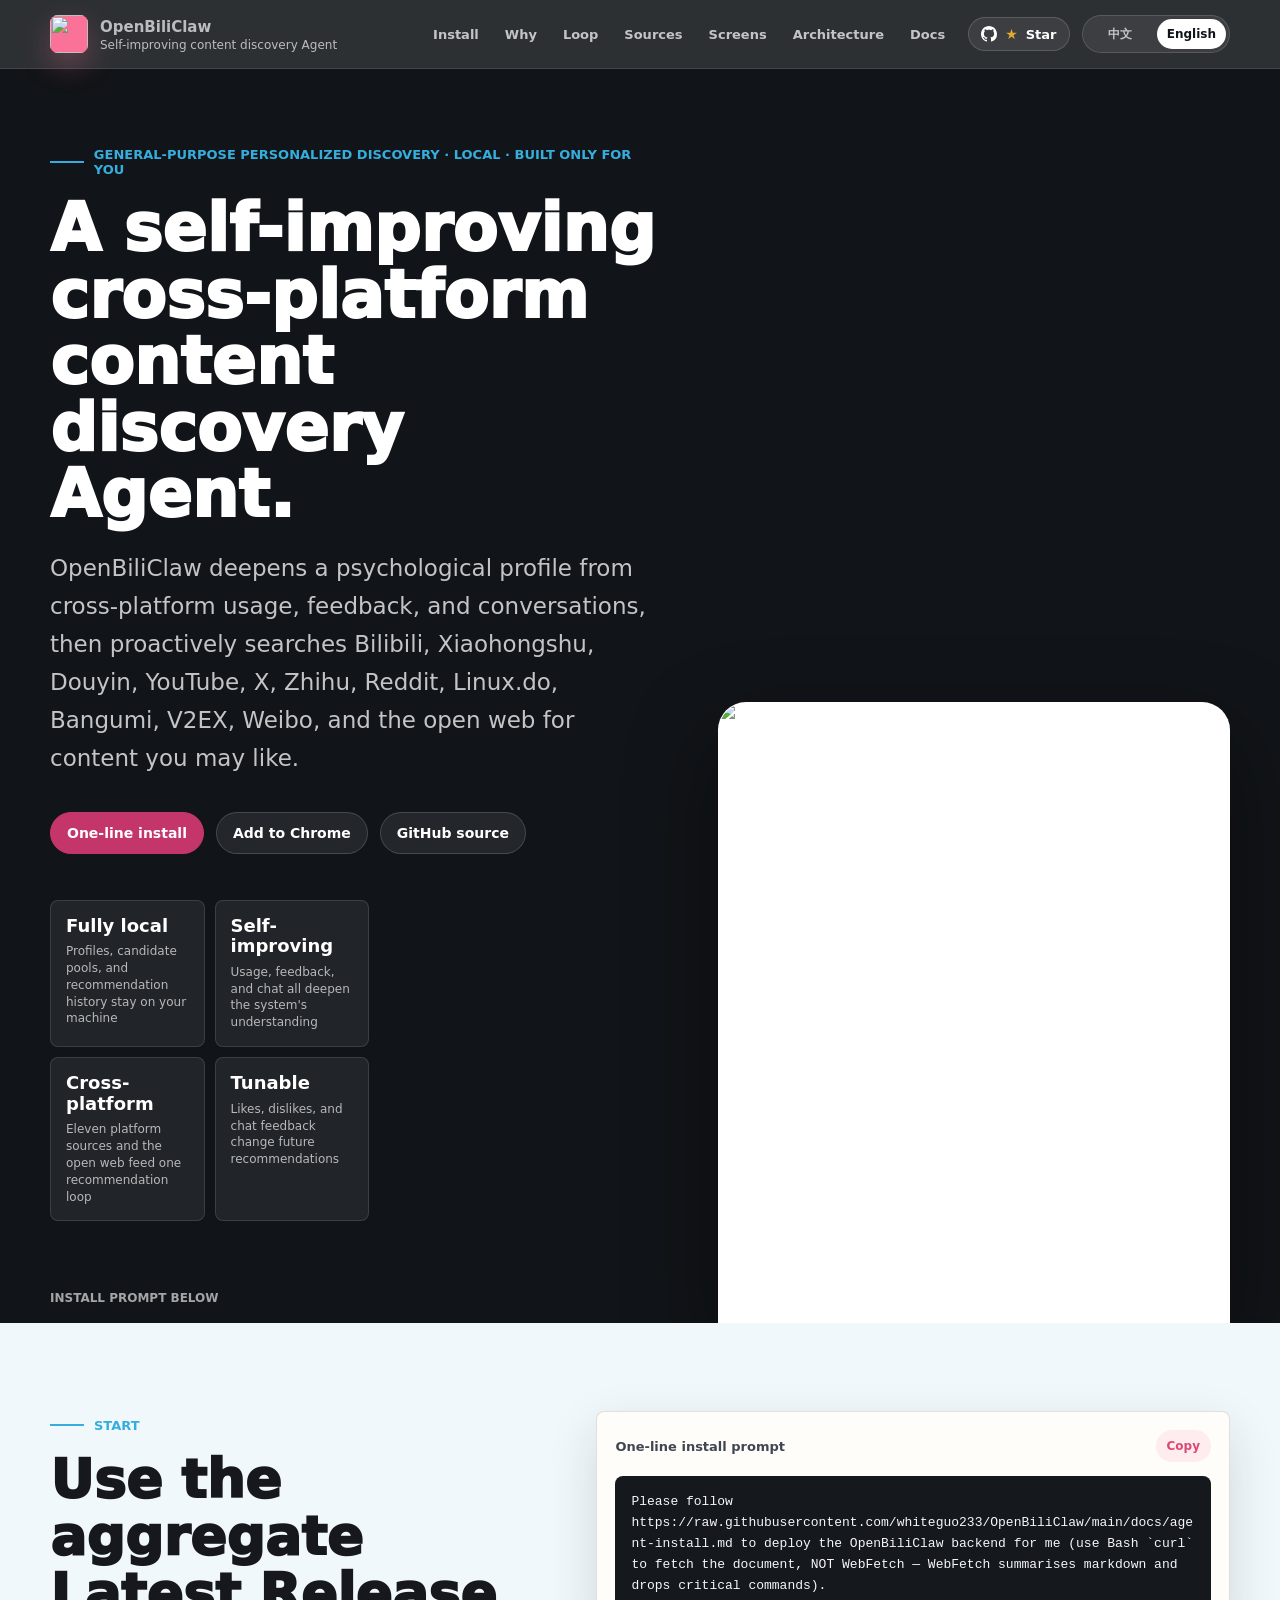
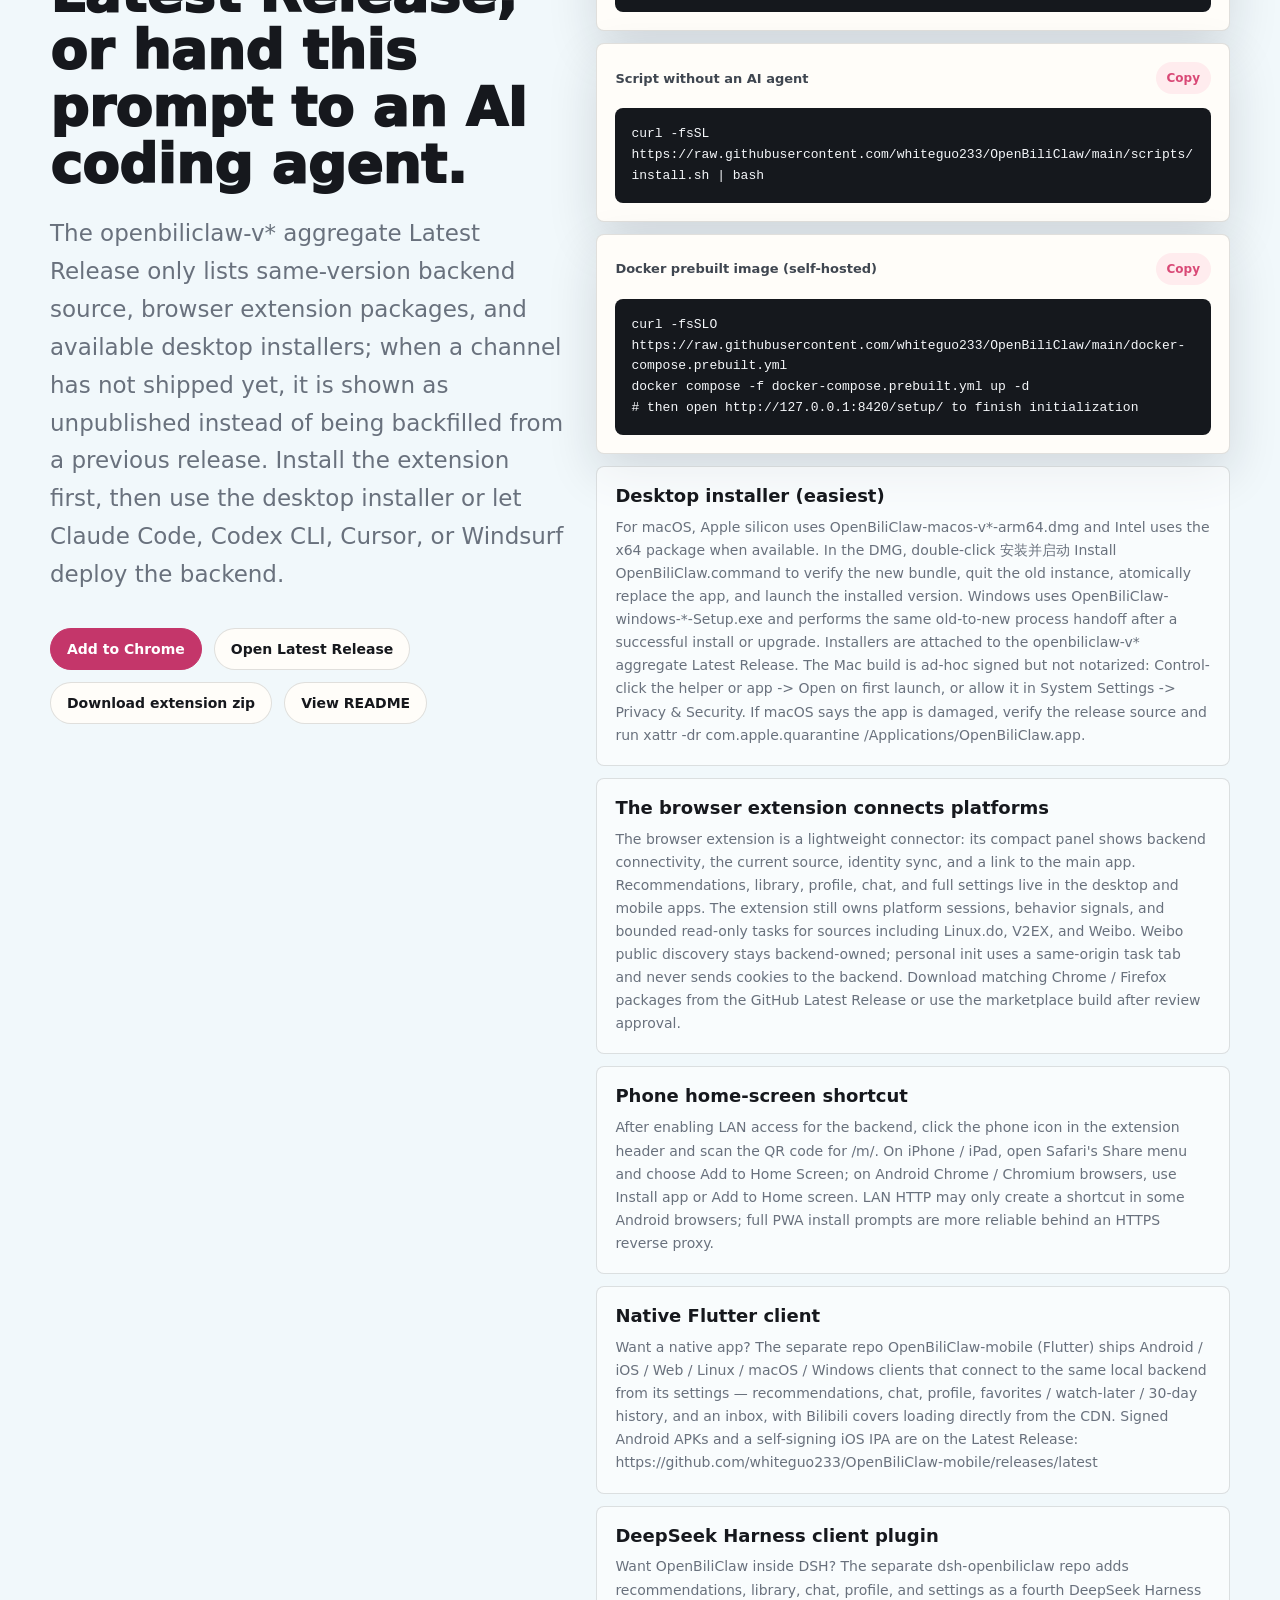
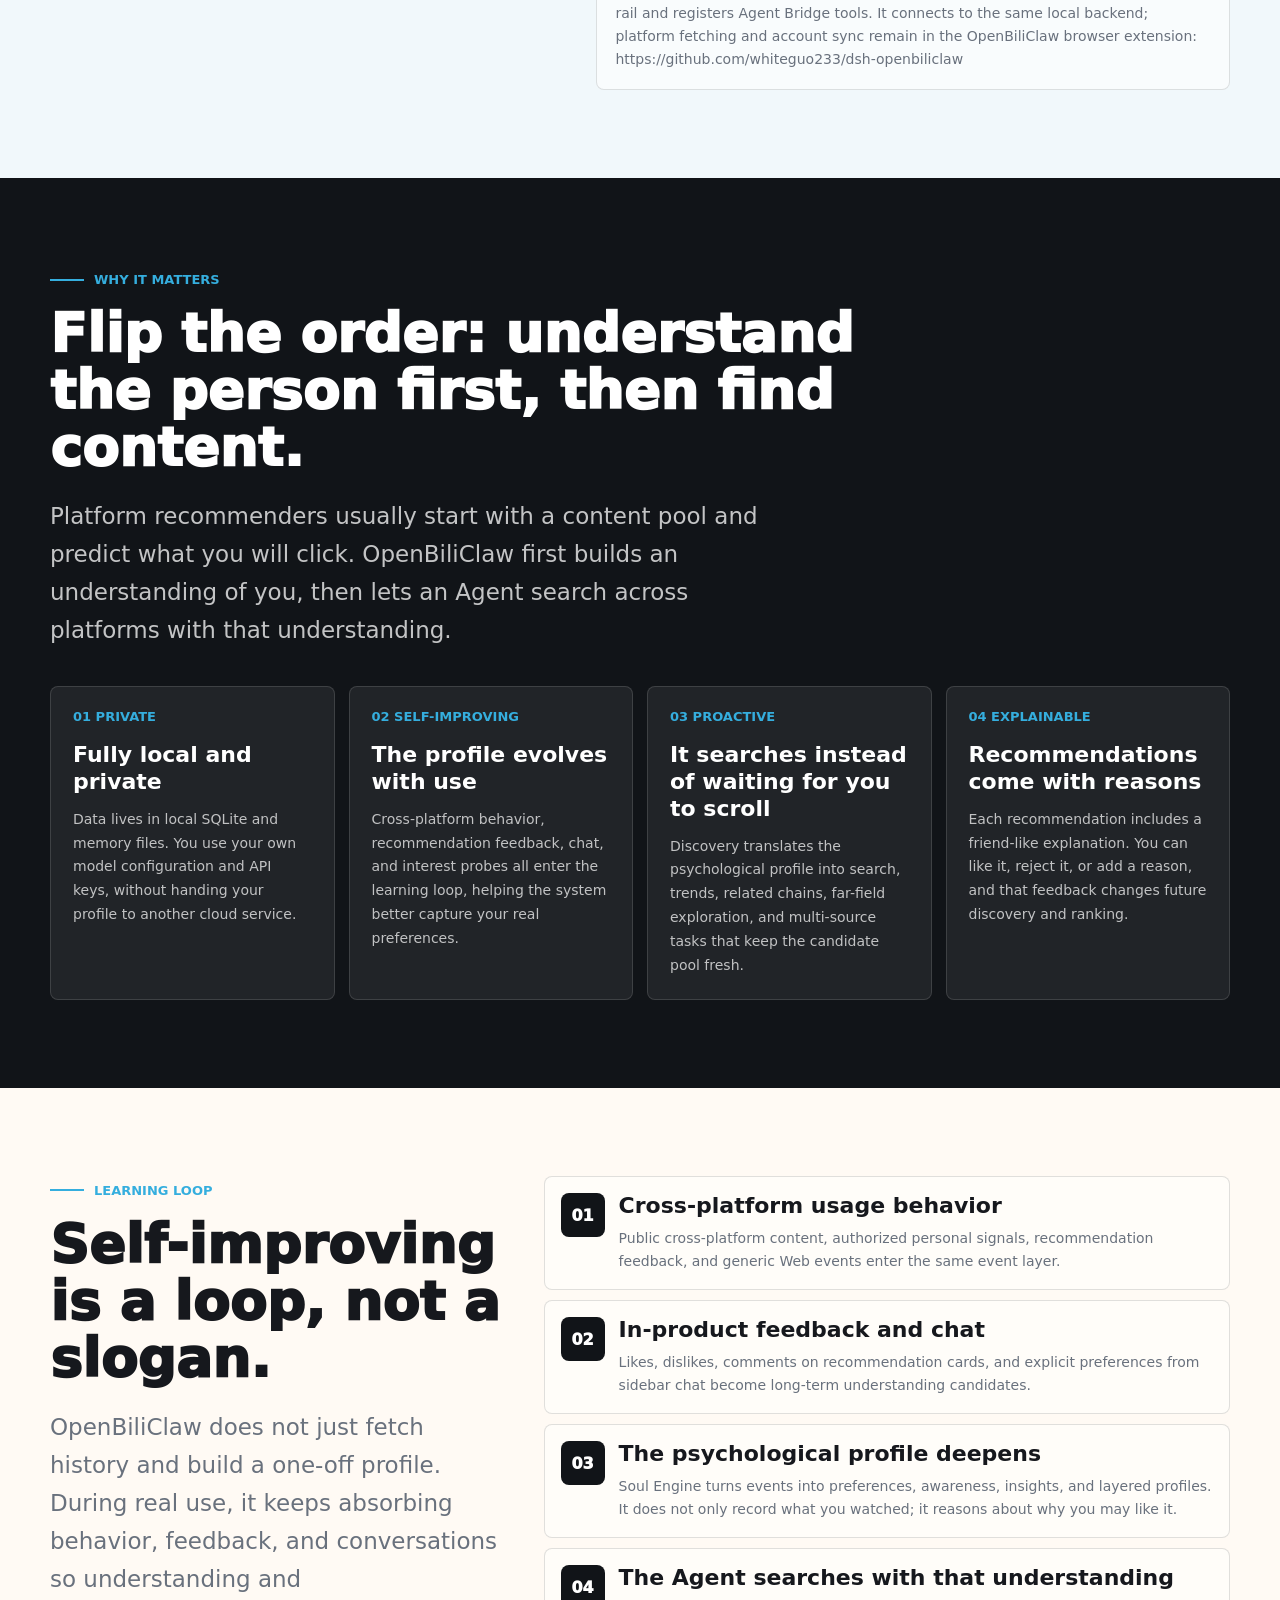
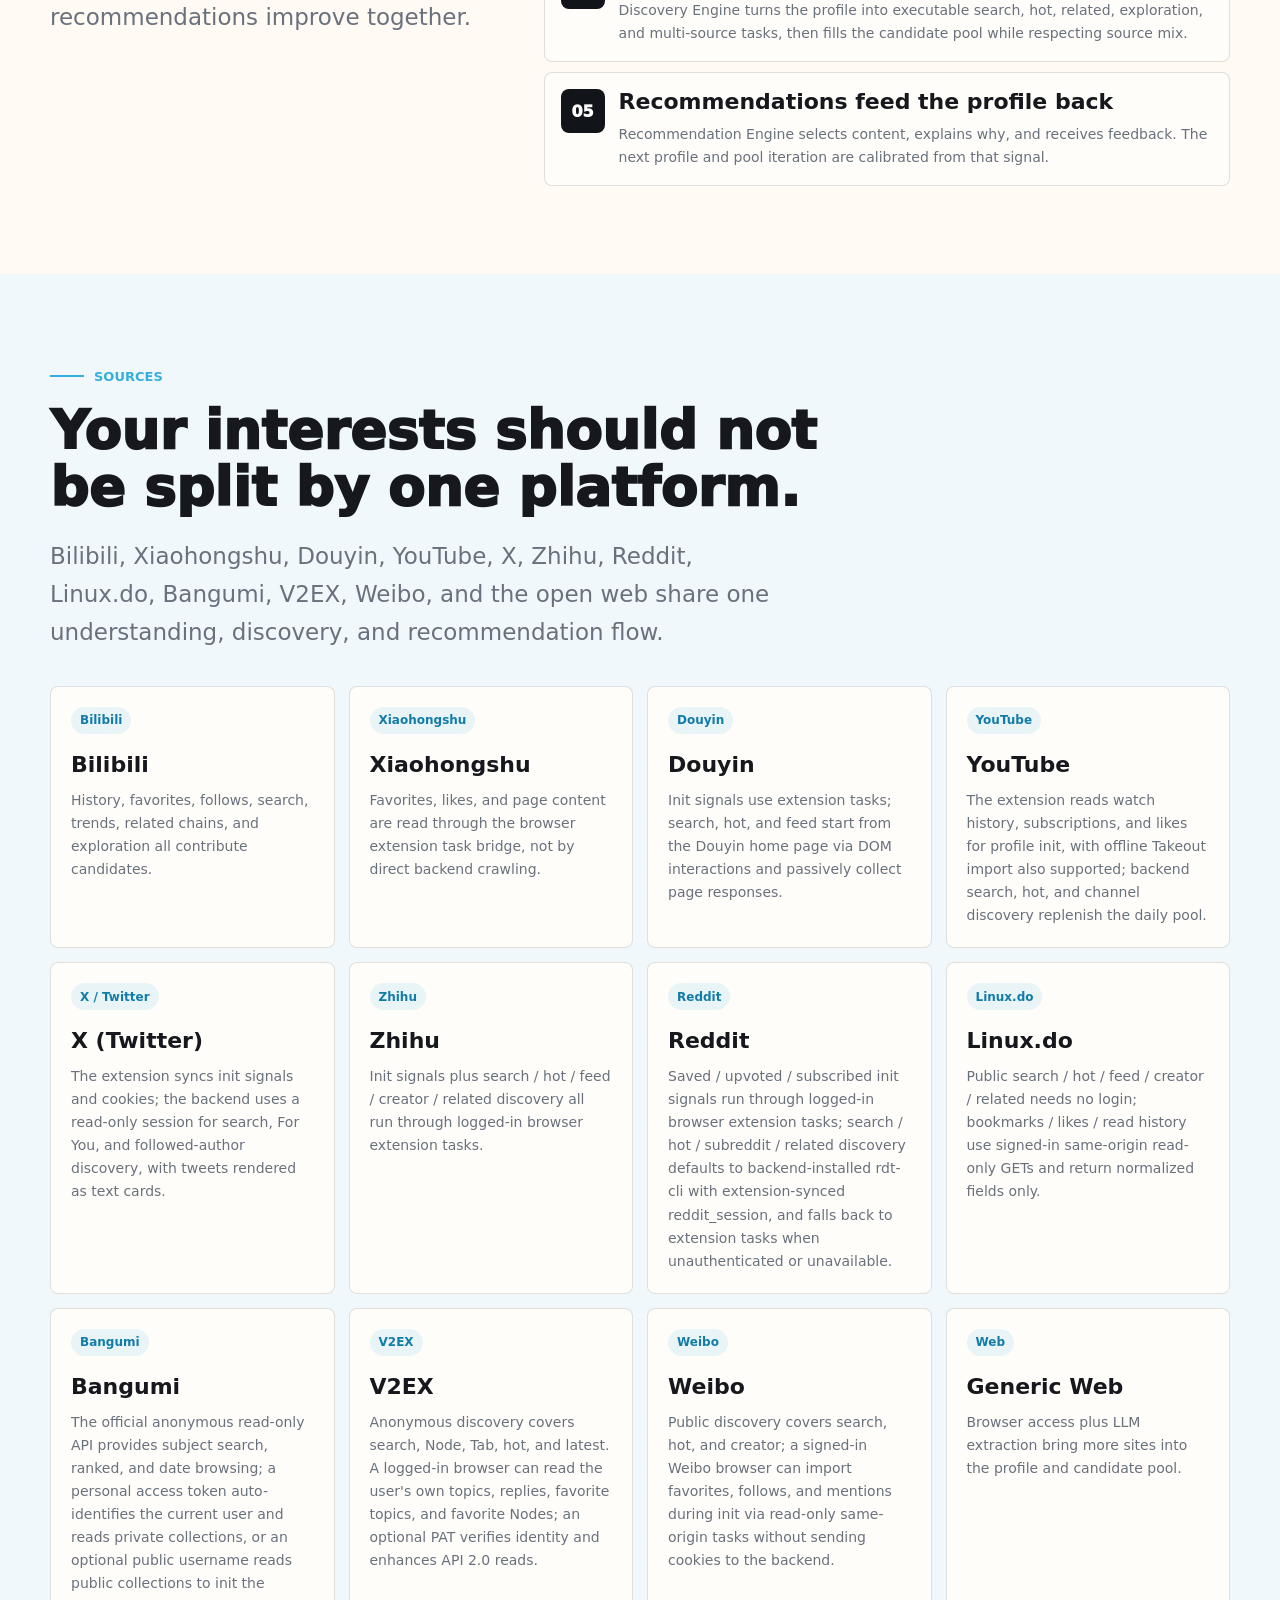
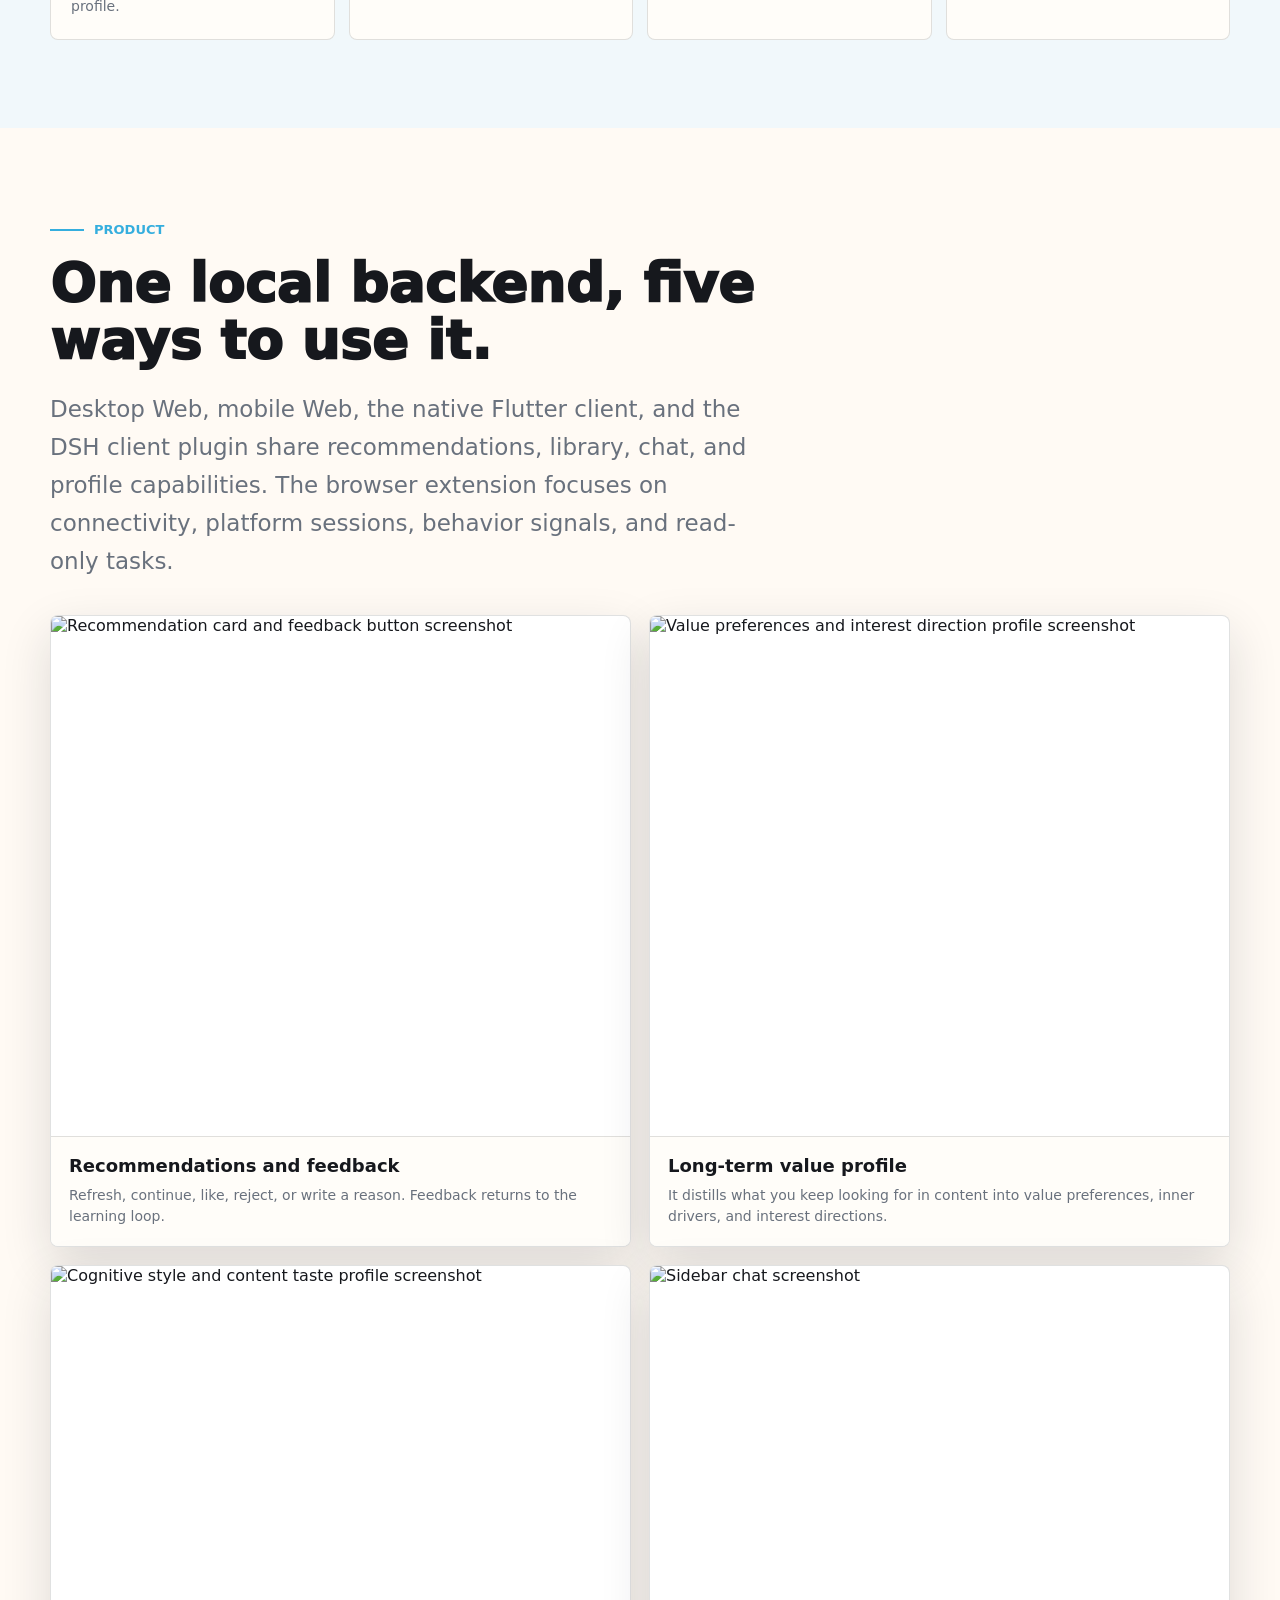
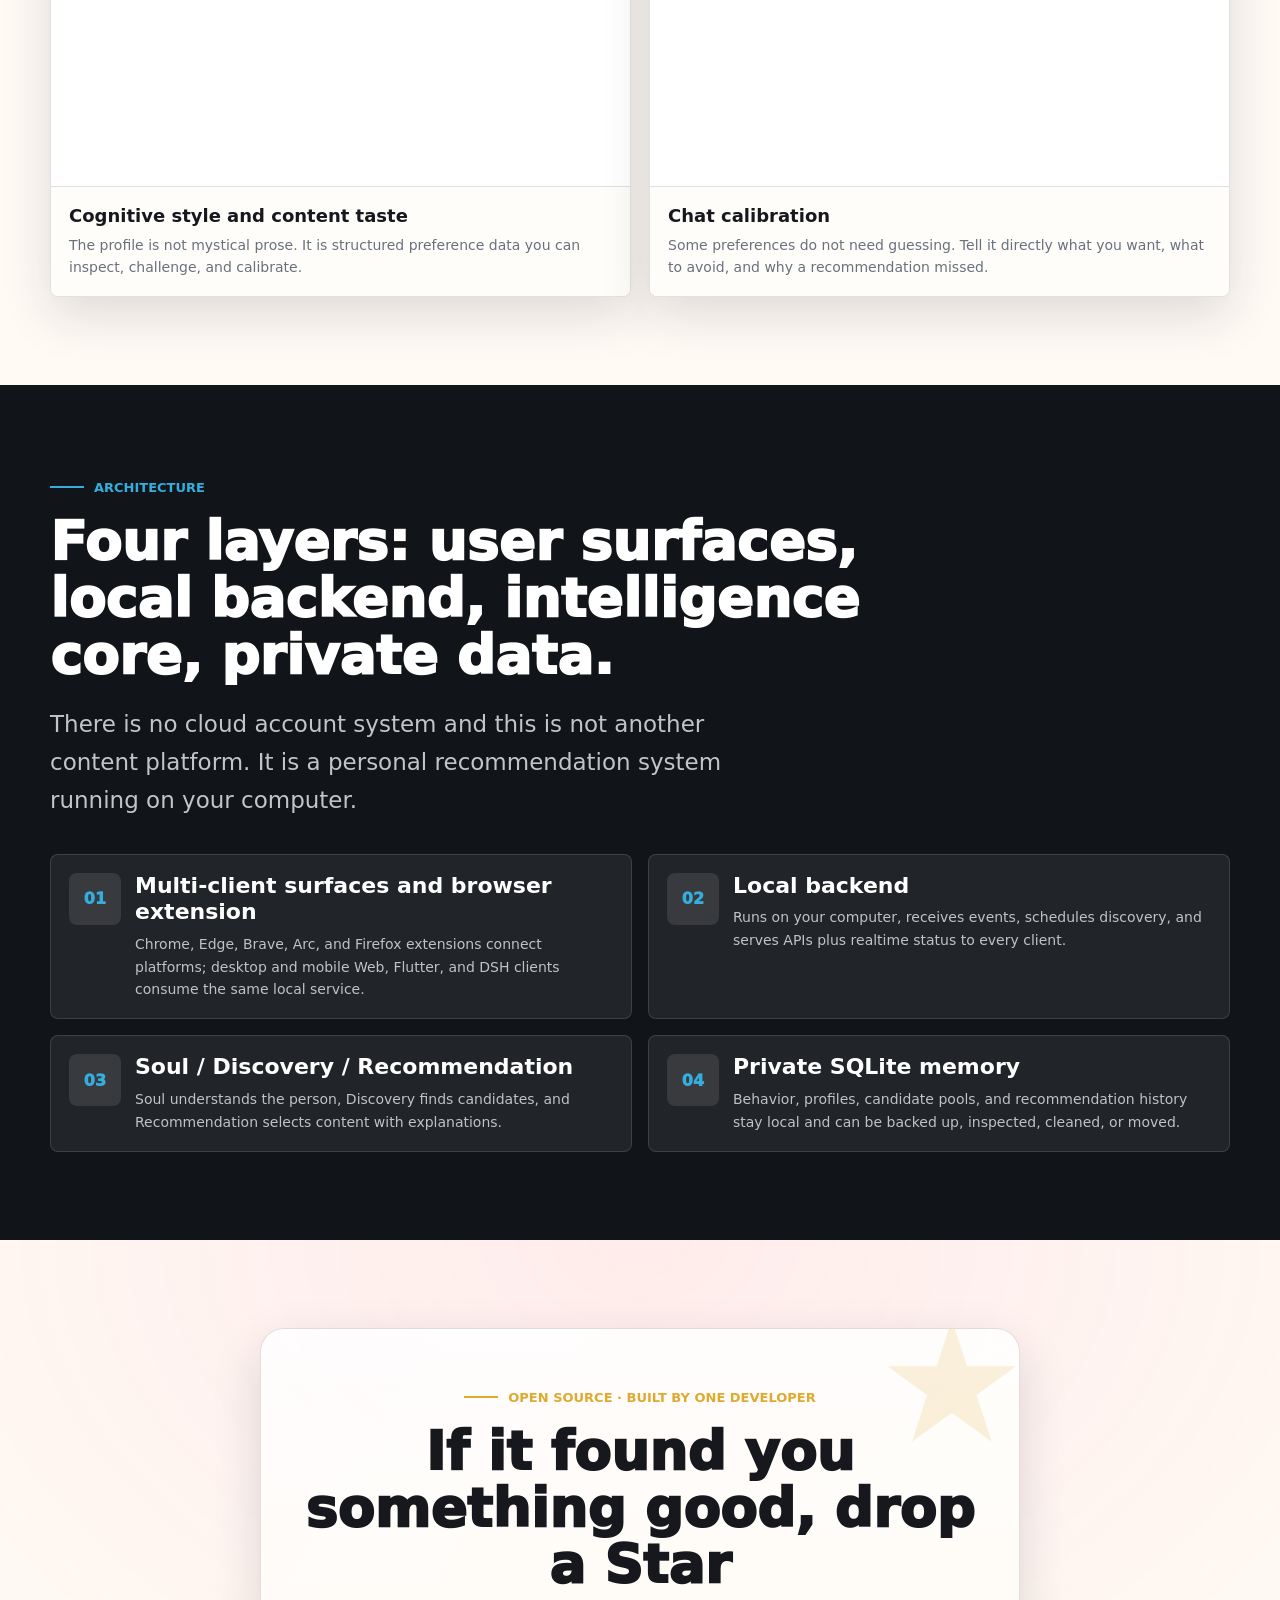
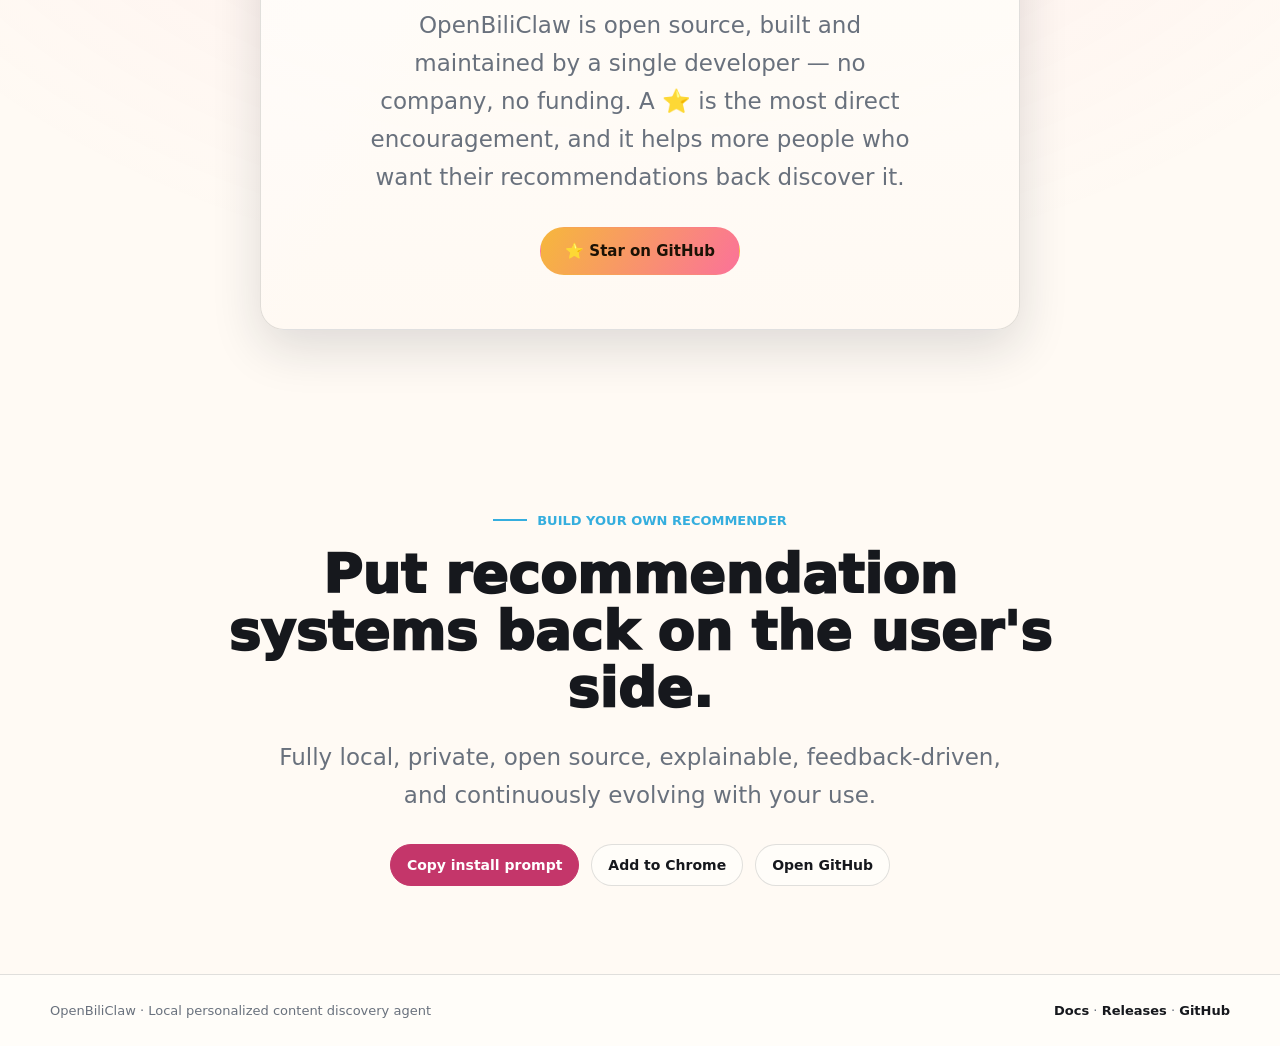
==== docs/index.html @ d4a8441a "refactor: simplify browser extension connector" ====
<!DOCTYPE html>
<html lang="zh-CN">
<head>
  <meta charset="UTF-8" />
  <meta name="viewport" content="width=device-width, initial-scale=1.0" />
  <meta name="theme-color" content="#fb7299" />
  <meta name="color-scheme" content="light" />
  <meta name="author" content="whiteguo233" />
  <meta name="generator" content="OpenBiliClaw" />
  <meta name="robots" content="index, follow, max-image-preview:large, max-snippet:-1, max-video-preview:-1" />
  <meta name="googlebot" content="index, follow, max-image-preview:large, max-snippet:-1" />

  <!--
    Search engine ownership verification — uncomment + paste the value from each console.
    Keep both blank lines if unused; do NOT commit a wrong value (you must re-verify if changed).
  -->
  <!-- <meta name="google-site-verification" content="PASTE_VALUE_HERE" /> -->
  <!-- <meta name="msvalidate.01" content="PASTE_VALUE_HERE" /> -->
  <!-- <meta name="baidu-site-verification" content="PASTE_VALUE_HERE" /> -->
  <!-- <meta name="yandex-verification" content="PASTE_VALUE_HERE" /> -->

  <title>OpenBiliClaw - 自进化跨平台内容发现 Agent | 本地私有全网推荐</title>
  <meta
    name="description"
    content="OpenBiliClaw 是纯本地、私有、开源的自进化跨平台内容发现 Agent，从 B 站、小红书、抖音、YouTube、X、知乎、Reddit、Linux.do、Bangumi、V2EX、微博与开放 Web 中主动寻找你会喜欢的内容。"
  />
  <meta
    name="keywords"
    content="OpenBiliClaw, Bilibili 推荐, B 站 AI 推荐, 小红书推荐, 抖音推荐, 知乎推荐, Reddit 推荐, Linux.do 推荐, Bangumi 推荐, V2EX 推荐, 微博推荐, 跨平台推荐, 个人推荐系统, 本地 AI Agent, 自托管推荐, 浏览器扩展, 内容发现, 用户画像, Soul Engine, open source recommender, local AI agent, personal recommendation system, self-hosted, Chrome extension, Firefox extension"
  />

  <link rel="canonical" href="https://whiteguo233.github.io/OpenBiliClaw/" />
  <link rel="alternate" hreflang="zh-CN" href="https://whiteguo233.github.io/OpenBiliClaw/" />
  <link rel="alternate" hreflang="en" href="https://whiteguo233.github.io/OpenBiliClaw/" />
  <link rel="alternate" hreflang="x-default" href="https://whiteguo233.github.io/OpenBiliClaw/" />
  <link rel="icon" type="image/png" sizes="32x32" href="images/openbiliclaw-icon-32.png?v=4" />

  <link rel="preconnect" href="https://github.com" crossorigin />
  <link rel="dns-prefetch" href="https://raw.githubusercontent.com" />

  <meta property="og:site_name" content="OpenBiliClaw" />
  <meta property="og:type" content="website" />
  <meta property="og:url" content="https://whiteguo233.github.io/OpenBiliClaw/" />
  <meta property="og:title" content="OpenBiliClaw - 自进化跨平台内容发现 Agent" />
  <meta
    property="og:description"
    content="纯本地、私有、开源。从 B 站、小红书、抖音、YouTube、X、知乎、Reddit、Linux.do、Bangumi、V2EX、微博与开放 Web 主动寻找内容。"
  />
  <meta property="og:image" content="https://whiteguo233.github.io/OpenBiliClaw/images/social-preview-zh.png" />
  <meta property="og:image:secure_url" content="https://whiteguo233.github.io/OpenBiliClaw/images/social-preview-zh.png" />
  <meta property="og:image:type" content="image/png" />
  <meta property="og:image:width" content="1280" />
  <meta property="og:image:height" content="640" />
  <meta property="og:image:alt" content="OpenBiliClaw 社交预览图：本地私有的跨平台内容发现 Agent" />
  <meta property="og:locale" content="zh_CN" />
  <meta property="og:locale:alternate" content="en_US" />

  <meta name="twitter:card" content="summary_large_image" />
  <meta name="twitter:title" content="OpenBiliClaw - 自进化跨平台内容发现 Agent" />
  <meta
    name="twitter:description"
    content="纯本地、私有、开源的跨平台内容发现 Agent，覆盖 B 站、小红书、抖音、YouTube、X、知乎、Reddit、Linux.do、Bangumi、V2EX、微博与开放 Web。"
  />
  <meta name="twitter:image" content="https://whiteguo233.github.io/OpenBiliClaw/images/social-preview-zh.png" />
  <meta name="twitter:image:alt" content="OpenBiliClaw 社交预览图：夺回推荐主权 — 本地私有的全网内容发现 Agent" />

  <script type="application/ld+json">
  {
    "@context": "https://schema.org",
    "@graph": [
      {
        "@type": "SoftwareApplication",
        "@id": "https://whiteguo233.github.io/OpenBiliClaw/#software",
        "name": "OpenBiliClaw",
        "alternateName": ["OpenBiliClaw 自进化跨平台内容发现 Agent"],
        "applicationCategory": "BrowserApplication",
        "applicationSubCategory": "Recommendation Agent",
        "operatingSystem": "macOS, Windows, Linux",
        "description": "纯本地、私有、开源的自进化跨平台内容发现 Agent，覆盖 B 站、小红书、抖音、YouTube、X、知乎、Reddit、Linux.do、Bangumi、V2EX、微博与开放 Web。",
        "url": "https://whiteguo233.github.io/OpenBiliClaw/",
        "downloadUrl": "https://github.com/whiteguo233/OpenBiliClaw/releases/latest",
        "softwareVersion": "0.3.207",
        "license": "https://github.com/whiteguo233/OpenBiliClaw/blob/main/LICENSE",
        "image": "https://whiteguo233.github.io/OpenBiliClaw/images/social-preview-zh.png",
        "screenshot": [
          "https://whiteguo233.github.io/OpenBiliClaw/images/screenshot-recommend.png",
          "https://whiteguo233.github.io/OpenBiliClaw/images/screenshot-recommend-feedback.png",
          "https://whiteguo233.github.io/OpenBiliClaw/images/screenshot-profile-values.png",
          "https://whiteguo233.github.io/OpenBiliClaw/images/screenshot-profile-style.png",
          "https://whiteguo233.github.io/OpenBiliClaw/images/screenshot-chat.png"
        ],
        "offers": {
          "@type": "Offer",
          "price": "0",
          "priceCurrency": "USD"
        },
        "inLanguage": ["zh-CN", "en"],
        "author": {
          "@type": "Person",
          "name": "whiteguo233",
          "url": "https://github.com/whiteguo233"
        }
      },
      {
        "@type": "SoftwareSourceCode",
        "@id": "https://whiteguo233.github.io/OpenBiliClaw/#source",
        "name": "OpenBiliClaw",
        "codeRepository": "https://github.com/whiteguo233/OpenBiliClaw",
        "programmingLanguage": ["Python", "TypeScript"],
        "license": "https://github.com/whiteguo233/OpenBiliClaw/blob/main/LICENSE",
        "url": "https://github.com/whiteguo233/OpenBiliClaw"
      },
      {
        "@type": "WebSite",
        "@id": "https://whiteguo233.github.io/OpenBiliClaw/#website",
        "name": "OpenBiliClaw",
        "url": "https://whiteguo233.github.io/OpenBiliClaw/",
        "inLanguage": "zh-CN",
        "publisher": {
          "@type": "Person",
          "name": "whiteguo233",
          "url": "https://github.com/whiteguo233"
        }
      }
    ]
  }
  </script>
  <style>
    :root {
      color-scheme: light;
      --ink: #16181d;
      --ink-soft: #3f4650;
      --muted: #69717d;
      --bg: #fffaf4;
      --paper: #fffdf9;
      --band: #f1f8fb;
      --charcoal: #111418;
      --charcoal-2: #1a1e24;
      --line: rgba(22, 24, 29, 0.13);
      --line-dark: rgba(255, 255, 255, 0.13);
      --pink: #fb7299;
      --pink-dark: #d94976;
      --cyan: #35aede;
      --green: #4fb66a;
      --yellow: #e0a92f;
      --radius: 8px;
      --max: 1180px;
      --shadow: 0 18px 50px rgba(24, 31, 42, 0.14);
    }

    * {
      box-sizing: border-box;
    }

    html {
      scroll-behavior: smooth;
    }

    body {
      margin: 0;
      min-width: 320px;
      background: var(--bg);
      color: var(--ink);
      font-family: Inter, ui-sans-serif, system-ui, -apple-system, BlinkMacSystemFont,
        "Segoe UI", "PingFang SC", "Microsoft YaHei", sans-serif;
      letter-spacing: 0;
    }

    img {
      display: block;
      max-width: 100%;
    }

    a {
      color: inherit;
    }

    button {
      border: 0;
      font: inherit;
      cursor: pointer;
    }

    .topbar {
      position: sticky;
      top: 0;
      z-index: 20;
      border-bottom: 1px solid rgba(255, 255, 255, 0.1);
      background: rgba(17, 20, 24, 0.88);
      color: #fff;
      backdrop-filter: blur(18px);
    }

    .topbar-inner {
      display: flex;
      align-items: center;
      justify-content: space-between;
      gap: 20px;
      width: min(var(--max), calc(100% - 40px));
      min-height: 68px;
      margin: 0 auto;
    }

    .brand {
      display: flex;
      align-items: center;
      gap: 12px;
      min-width: 0;
      text-decoration: none;
    }

    .mark {
      width: 38px;
      height: 38px;
      display: block;
      flex: 0 0 auto;
      border-radius: 8px;
      object-fit: cover;
      background: #fb7299;
      box-shadow: 0 12px 28px rgba(251, 114, 153, 0.28);
    }

    .brand strong,
    .brand span {
      display: block;
      white-space: nowrap;
    }

    .brand strong {
      font-size: 15px;
      line-height: 1.2;
    }

    .brand span {
      margin-top: 2px;
      color: rgba(255, 255, 255, 0.68);
      font-size: 12px;
    }

    .nav {
      display: flex;
      align-items: center;
      gap: 4px;
      overflow-x: auto;
      scrollbar-width: none;
    }

    .nav::-webkit-scrollbar {
      display: none;
    }

    .nav a {
      display: inline-flex;
      align-items: center;
      min-height: 34px;
      padding: 0 11px;
      border-radius: 999px;
      color: rgba(255, 255, 255, 0.72);
      font-size: 13px;
      font-weight: 700;
      text-decoration: none;
      white-space: nowrap;
    }

    .nav a:hover,
    .nav a:focus-visible {
      color: #fff;
      background: rgba(255, 255, 255, 0.08);
      outline: 0;
    }

    .topbar-actions {
      display: flex;
      align-items: center;
      gap: 12px;
      min-width: 0;
    }

    .lang-toggle {
      display: inline-grid;
      grid-template-columns: 1fr 1fr;
      gap: 2px;
      padding: 3px;
      border: 1px solid rgba(255, 255, 255, 0.14);
      border-radius: 999px;
      background: rgba(255, 255, 255, 0.07);
      flex: 0 0 auto;
    }

    .lang-btn {
      min-height: 30px;
      padding: 0 10px;
      border-radius: 999px;
      background: transparent;
      color: rgba(255, 255, 255, 0.7);
      font-size: 12px;
      font-weight: 850;
      transition: background 160ms ease, color 160ms ease;
    }

    .lang-btn[aria-pressed="true"] {
      background: #fff;
      color: var(--charcoal);
    }

    .lang-btn:focus-visible {
      outline: 2px solid var(--cyan);
      outline-offset: 2px;
    }

    .section {
      position: relative;
      padding: 88px 0;
      overflow: hidden;
      scroll-margin-top: 84px;
    }

    .section.dark {
      background: var(--charcoal);
      color: #fff;
    }

    .section.band {
      background: var(--band);
    }

    .inner {
      width: min(var(--max), calc(100% - 40px));
      margin: 0 auto;
    }

    .hero {
      min-height: calc(100vh - 68px);
      padding: 0;
      background:
        linear-gradient(90deg, rgba(255, 255, 255, 0.04) 1px, transparent 1px),
        linear-gradient(180deg, rgba(255, 255, 255, 0.035) 1px, transparent 1px),
        linear-gradient(115deg, rgba(251, 114, 153, 0.18), transparent 38%),
        var(--charcoal);
      background-size: 52px 52px, 52px 52px, auto, auto;
      color: #fff;
    }

    .hero-inner {
      position: relative;
      display: grid;
      align-items: center;
      min-height: calc(100vh - 68px);
      padding: 78px 0 58px;
    }

    .hero-visual {
      position: absolute;
      right: 0;
      bottom: 0;
      width: min(540px, 40vw);
      max-height: calc(100vh - 120px);
      overflow: hidden;
      border: 1px solid rgba(255, 255, 255, 0.12);
      border-bottom: 0;
      border-radius: 28px 28px 0 0;
      background: #fff;
      box-shadow: 0 34px 90px rgba(0, 0, 0, 0.38);
    }

    .hero-visual img {
      width: 100%;
      height: auto;
      min-height: 620px;
      object-fit: cover;
      object-position: top center;
    }

    .hero-copy {
      position: relative;
      z-index: 2;
      width: min(620px, 52%);
      padding-bottom: 44px;
    }

    .eyebrow {
      display: inline-flex;
      align-items: center;
      gap: 10px;
      margin: 0 0 18px;
      color: var(--cyan);
      font-size: 13px;
      font-weight: 900;
      text-transform: uppercase;
    }

    .eyebrow::before {
      content: "";
      width: 34px;
      height: 2px;
      background: currentColor;
    }

    h1,
    h2,
    h3,
    p {
      margin: 0;
    }

    h1 {
      max-width: 620px;
      font-size: clamp(42px, 5.1vw, 68px);
      line-height: 1.02;
      font-weight: 950;
    }

    h2 {
      max-width: 860px;
      font-size: clamp(34px, 4.2vw, 58px);
      line-height: 1.06;
      font-weight: 920;
    }

    h3 {
      font-size: 22px;
      line-height: 1.22;
      font-weight: 870;
    }

    .lead {
      max-width: 760px;
      margin-top: 22px;
      color: var(--muted);
      font-size: clamp(18px, 2vw, 23px);
      line-height: 1.65;
    }

    .dark .lead,
    .hero .lead {
      color: rgba(255, 255, 255, 0.75);
    }

    .hero-actions {
      display: flex;
      flex-wrap: wrap;
      gap: 12px;
      margin-top: 34px;
    }

    .btn {
      display: inline-flex;
      align-items: center;
      justify-content: center;
      min-height: 42px;
      padding: 0 16px;
      border: 1px solid var(--line);
      border-radius: 999px;
      background: var(--paper);
      color: var(--ink);
      font-size: 14px;
      font-weight: 850;
      text-decoration: none;
      transition: transform 180ms ease, box-shadow 180ms ease, border-color 180ms ease;
    }

    .btn:hover,
    .btn:focus-visible {
      transform: translateY(-1px);
      box-shadow: 0 12px 26px rgba(24, 31, 42, 0.13);
      outline: 0;
    }

    .btn.primary {
      border-color: #c4366a;
      background: #c4366a;
      color: #fff;
    }

    .btn.primary:hover,
    .btn.primary:focus-visible {
      border-color: #a82a59;
      background: #a82a59;
    }

    .btn.dark {
      border-color: rgba(255, 255, 255, 0.16);
      background: rgba(255, 255, 255, 0.08);
      color: #fff;
    }

    .hero-metrics {
      display: grid;
      grid-template-columns: repeat(2, minmax(0, 1fr));
      gap: 10px;
      width: min(620px, 52%);
      margin-top: 46px;
    }

    .metric {
      min-height: 86px;
      padding: 15px;
      border: 1px solid rgba(255, 255, 255, 0.12);
      border-radius: var(--radius);
      background: rgba(255, 255, 255, 0.07);
    }

    .metric b,
    .metric span {
      display: block;
    }

    .metric b {
      font-size: 18px;
      line-height: 1.15;
    }

    .metric span {
      margin-top: 7px;
      color: rgba(255, 255, 255, 0.68);
      font-size: 12px;
      line-height: 1.4;
    }

    .next-hint {
      position: absolute;
      left: 0;
      bottom: 18px;
      z-index: 3;
      color: rgba(255, 255, 255, 0.62);
      font-size: 12px;
      font-weight: 800;
      text-transform: uppercase;
    }

    .install-panel {
      display: grid;
      grid-template-columns: minmax(0, 0.9fr) minmax(360px, 1.1fr);
      gap: 28px;
      align-items: stretch;
    }

    .section-head {
      margin-bottom: 34px;
    }

    .section-head .lead {
      max-width: 720px;
    }

    .code-panel {
      display: grid;
      gap: 14px;
      padding: 18px;
      border: 1px solid var(--line);
      border-radius: var(--radius);
      background: var(--paper);
      box-shadow: var(--shadow);
    }

    .code-head {
      display: flex;
      align-items: center;
      justify-content: space-between;
      gap: 12px;
      color: var(--ink-soft);
      font-size: 13px;
      font-weight: 850;
    }

    .copy-btn {
      min-height: 32px;
      padding: 0 11px;
      border-radius: 999px;
      background: rgba(251, 114, 153, 0.12);
      color: var(--pink-dark);
      font-size: 12px;
      font-weight: 850;
    }

    pre {
      margin: 0;
      overflow-x: auto;
      border-radius: var(--radius);
      background: #15181d;
      color: #f5f7fa;
      scrollbar-width: thin;
    }

    code {
      font-family: "SFMono-Regular", Consolas, "Liberation Mono", Menlo, monospace;
      font-size: 13px;
      line-height: 1.6;
    }

    pre code {
      display: block;
      min-width: 0;
      padding: 16px;
      white-space: pre-wrap;
      word-break: break-word;
    }

    .install-notes {
      display: grid;
      gap: 12px;
    }

    .note {
      padding: 18px;
      border: 1px solid var(--line);
      border-radius: var(--radius);
      background: rgba(255, 255, 255, 0.58);
    }

    .note h3 {
      font-size: 18px;
    }

    .note p {
      margin-top: 9px;
      color: var(--muted);
      line-height: 1.65;
      font-size: 14px;
    }

    .value-grid {
      display: grid;
      grid-template-columns: repeat(4, minmax(0, 1fr));
      gap: 14px;
      margin-top: 36px;
    }

    .value-card {
      min-height: 250px;
      padding: 22px;
      border: 1px solid var(--line-dark);
      border-radius: var(--radius);
      background: rgba(255, 255, 255, 0.07);
    }

    .value-card b {
      display: block;
      color: var(--cyan);
      font-size: 13px;
      letter-spacing: 0;
      text-transform: uppercase;
    }

    .value-card h3 {
      margin-top: 18px;
      color: #fff;
    }

    .value-card p {
      margin-top: 12px;
      color: rgba(255, 255, 255, 0.72);
      font-size: 14px;
      line-height: 1.7;
    }

    .loop {
      display: grid;
      grid-template-columns: minmax(0, 0.8fr) minmax(360px, 1.2fr);
      gap: 36px;
      align-items: start;
    }

    .loop-steps {
      display: grid;
      gap: 10px;
    }

    .loop-step {
      display: grid;
      grid-template-columns: 44px 1fr;
      gap: 14px;
      align-items: start;
      padding: 16px;
      border: 1px solid var(--line);
      border-radius: var(--radius);
      background: var(--paper);
    }

    .loop-index {
      display: grid;
      place-items: center;
      width: 44px;
      height: 44px;
      border-radius: var(--radius);
      background: var(--charcoal);
      color: #fff;
      font-weight: 920;
    }

    .loop-step p {
      margin-top: 7px;
      color: var(--muted);
      font-size: 14px;
      line-height: 1.65;
    }

    .sources-grid {
      display: grid;
      grid-template-columns: repeat(4, minmax(0, 1fr));
      gap: 14px;
      margin-top: 34px;
    }

    .source-card {
      min-height: 178px;
      padding: 20px;
      border: 1px solid var(--line);
      border-radius: var(--radius);
      background: var(--paper);
    }

    .source-card span {
      display: inline-flex;
      align-items: center;
      min-height: 27px;
      padding: 0 9px;
      border-radius: 999px;
      background: rgba(53, 174, 222, 0.11);
      color: #127ca8;
      font-size: 12px;
      font-weight: 850;
    }

    .source-card h3 {
      margin-top: 18px;
    }

    .source-card p {
      margin-top: 10px;
      color: var(--muted);
      font-size: 14px;
      line-height: 1.65;
    }

    .screens {
      display: grid;
      grid-template-columns: repeat(2, minmax(0, 1fr));
      gap: 18px;
      margin-top: 34px;
    }

    .screen-shot {
      overflow: hidden;
      border: 1px solid var(--line);
      border-radius: var(--radius);
      background: #fff;
      box-shadow: var(--shadow);
    }

    .screen-shot img {
      width: 100%;
      height: 520px;
      object-fit: cover;
      object-position: top center;
    }

    .screen-shot div {
      padding: 18px;
      border-top: 1px solid var(--line);
      background: var(--paper);
    }

    .screen-shot h3 {
      font-size: 18px;
    }

    .screen-shot p {
      margin-top: 8px;
      color: var(--muted);
      font-size: 14px;
      line-height: 1.55;
    }

    .tech-grid {
      display: grid;
      grid-template-columns: minmax(0, 1fr) minmax(0, 1fr);
      gap: 16px;
      margin-top: 34px;
    }

    .tech-item {
      display: grid;
      grid-template-columns: 52px 1fr;
      gap: 14px;
      padding: 18px;
      border: 1px solid var(--line-dark);
      border-radius: var(--radius);
      background: rgba(255, 255, 255, 0.07);
    }

    .tech-num {
      display: grid;
      place-items: center;
      width: 52px;
      height: 52px;
      border-radius: var(--radius);
      background: rgba(255, 255, 255, 0.1);
      color: var(--cyan);
      font-weight: 920;
    }

    .tech-item p {
      margin-top: 7px;
      color: rgba(255, 255, 255, 0.72);
      font-size: 14px;
      line-height: 1.6;
    }

    .closing {
      text-align: center;
    }

    .closing h2,
    .closing .lead {
      margin-left: auto;
      margin-right: auto;
    }

    .closing-actions {
      display: flex;
      flex-wrap: wrap;
      justify-content: center;
      gap: 12px;
      margin-top: 30px;
    }

    /* ---- GitHub Star CTA ---- */
    .star-link {
      display: inline-flex;
      align-items: center;
      gap: 8px;
      flex: 0 0 auto;
      min-height: 34px;
      padding: 0 12px;
      border: 1px solid rgba(255, 255, 255, 0.16);
      border-radius: 999px;
      background: rgba(255, 255, 255, 0.07);
      color: #fff;
      font-size: 13px;
      font-weight: 850;
      text-decoration: none;
      transition: transform 160ms ease, border-color 160ms ease, background 160ms ease;
    }

    .star-link:hover,
    .star-link:focus-visible {
      transform: translateY(-1px);
      border-color: var(--yellow);
      background: rgba(224, 169, 47, 0.16);
      outline: 0;
    }

    .star-link svg {
      width: 16px;
      height: 16px;
      fill: currentColor;
    }

    .star-link .star-ico {
      color: var(--yellow);
      font-size: 14px;
      line-height: 1;
    }

    .star-cta {
      text-align: center;
      background:
        radial-gradient(120% 140% at 50% 0%, rgba(251, 114, 153, 0.1), transparent 60%),
        var(--bg);
    }

    .star-card {
      position: relative;
      max-width: 760px;
      margin: 0 auto;
      padding: 54px 40px;
      border: 1px solid var(--line);
      border-radius: 24px;
      background:
        linear-gradient(180deg, rgba(255, 255, 255, 0.92), rgba(255, 250, 244, 0.92)),
        linear-gradient(120deg, rgba(251, 114, 153, 0.16), rgba(224, 169, 47, 0.16));
      box-shadow: var(--shadow);
      overflow: hidden;
    }

    .star-burst {
      position: absolute;
      top: -30px;
      right: -8px;
      font-size: 168px;
      line-height: 1;
      color: rgba(224, 169, 47, 0.16);
      pointer-events: none;
      user-select: none;
    }

    .star-cta .eyebrow {
      justify-content: center;
      color: var(--yellow);
    }

    .star-card h2 {
      margin: 0 0 14px;
    }

    .star-card .lead {
      max-width: 560px;
      margin: 0 auto;
    }

    .star-cta-actions {
      display: flex;
      align-items: center;
      justify-content: center;
      flex-wrap: wrap;
      gap: 14px;
      margin-top: 30px;
    }

    .star-btn {
      gap: 8px;
      min-height: 48px;
      padding: 0 24px;
      border-color: transparent;
      background: linear-gradient(120deg, #f6b73c, #fb7299);
      color: #1b1205;
      font-size: 15px;
    }

    .star-btn:hover,
    .star-btn:focus-visible {
      border-color: transparent;
      box-shadow: 0 16px 34px rgba(224, 119, 110, 0.32);
    }

    .footer {
      padding: 28px 0;
      border-top: 1px solid var(--line);
      background: var(--paper);
      color: var(--muted);
      font-size: 13px;
    }

    .footer .inner {
      display: flex;
      justify-content: space-between;
      gap: 18px;
      flex-wrap: wrap;
    }

    .footer a {
      color: var(--ink);
      font-weight: 750;
      text-decoration: none;
    }

    .reveal {
      opacity: 0;
      transform: translateY(18px);
      transition: opacity 560ms ease, transform 560ms ease;
    }

    .reveal.visible {
      opacity: 1;
      transform: translateY(0);
    }

    @media (prefers-reduced-motion: reduce) {
      *,
      *::before,
      *::after {
        animation: none !important;
        scroll-behavior: auto !important;
        transition: none !important;
      }
    }

    @media (max-width: 1040px) {
      .hero-copy {
        width: min(760px, 100%);
      }

      .hero-visual {
        position: relative;
        width: min(620px, 100%);
        max-height: none;
        margin-top: 28px;
      }

      .hero-inner {
        padding-bottom: 0;
      }

      .hero-metrics {
        width: 100%;
        grid-template-columns: repeat(2, minmax(0, 1fr));
      }

      .install-panel,
      .loop {
        grid-template-columns: 1fr;
      }

      .value-grid,
      .sources-grid {
        grid-template-columns: repeat(2, minmax(0, 1fr));
      }

      .screens {
        grid-template-columns: 1fr;
      }

      .screen-shot img {
        height: 520px;
      }
    }

    @media (max-width: 760px) {
      .topbar-inner {
        width: calc(100% - 28px);
        min-height: 82px;
        align-items: flex-start;
        flex-direction: column;
        padding: 14px 0;
      }

      .nav {
        width: 100%;
      }

      .topbar-actions {
        width: 100%;
        align-items: flex-start;
        flex-direction: column;
      }

      .lang-toggle {
        width: 100%;
      }

      .section {
        padding: 64px 0;
        scroll-margin-top: 124px;
      }

      .hero-inner {
        min-height: auto;
        padding: 34px 0 0;
      }

      .hero-copy {
        padding-bottom: 12px;
        order: 1;
      }

      .hero-visual {
        order: 2;
      }

      .hero-metrics {
        display: none;
      }

      h1 {
        font-size: clamp(38px, 11vw, 50px);
      }

      h2 {
        font-size: clamp(32px, 10vw, 44px);
      }

      .hero-actions,
      .closing-actions {
        flex-direction: column;
      }

      .hero-actions {
        gap: 10px;
        margin-top: 24px;
      }

      .btn {
        width: 100%;
      }

      .star-card {
        padding: 40px 22px;
        border-radius: 20px;
      }

      .star-burst {
        font-size: 124px;
      }

      .hero-metrics,
      .value-grid,
      .sources-grid,
      .tech-grid {
        grid-template-columns: 1fr;
      }

      .hero-visual {
        border-radius: 22px 22px 0 0;
        margin-top: 18px;
      }

      .hero .lead {
        margin-top: 18px;
        font-size: 17px;
        line-height: 1.55;
      }

      .screen-shot img {
        height: 390px;
      }

      .footer .inner {
        flex-direction: column;
      }
    }
  </style>
</head>
<body>
  <header class="topbar">
    <div class="topbar-inner">
      <a class="brand" href="#top">
        <img class="mark" src="images/openbiliclaw-icon-512.png" alt="" aria-hidden="true" />
        <span>
          <strong>OpenBiliClaw</strong>
          <span data-i18n="brandSubtitle">自进化内容发现 Agent</span>
        </span>
      </a>
      <div class="topbar-actions">
        <nav class="nav" aria-label="首页导航" data-i18n-attr="aria-label:navAria">
          <a href="#install" data-i18n="navInstall">安装</a>
          <a href="#why" data-i18n="navWhy">卖点</a>
          <a href="#loop" data-i18n="navLoop">闭环</a>
          <a href="#sources" data-i18n="navSources">来源</a>
          <a href="#screens" data-i18n="navScreens">截图</a>
          <a href="#tech" data-i18n="navTech">架构</a>
          <a href="https://github.com/whiteguo233/OpenBiliClaw/blob/main/docs/index.md" data-i18n="navDocs">文档</a>
        </nav>
        <a class="star-link" href="https://github.com/whiteguo233/OpenBiliClaw" aria-label="在 GitHub 上给 OpenBiliClaw 点 Star" data-i18n-attr="aria-label:starLinkAria">
          <svg viewBox="0 0 16 16" aria-hidden="true"><path d="M8 0C3.58 0 0 3.58 0 8c0 3.54 2.29 6.53 5.47 7.59.4.07.55-.17.55-.38 0-.19-.01-.82-.01-1.49-2.01.37-2.53-.49-2.69-.94-.09-.23-.48-.94-.82-1.13-.28-.15-.68-.52-.01-.53.63-.01 1.08.58 1.23.82.72 1.21 1.87.87 2.33.66.07-.52.28-.87.51-1.07-1.78-.2-3.64-.89-3.64-3.95 0-.87.31-1.59.82-2.15-.08-.2-.36-1.02.08-2.12 0 0 .67-.21 2.2.82.64-.18 1.32-.27 2-.27.68 0 1.36.09 2 .27 1.53-1.04 2.2-.82 2.2-.82.44 1.1.16 1.92.08 2.12.51.56.82 1.27.82 2.15 0 3.07-1.87 3.75-3.65 3.95.29.25.54.73.54 1.48 0 1.07-.01 1.93-.01 2.2 0 .21.15.46.55.38A8.013 8.013 0 0016 8c0-4.42-3.58-8-8-8z"></path></svg>
          <span class="star-ico" aria-hidden="true">★</span>
          <span class="star-label" data-i18n="starLinkLabel">Star</span>
        </a>
        <div class="lang-toggle" aria-label="语言切换" data-i18n-attr="aria-label:langToggleAria">
          <button class="lang-btn" type="button" data-lang="zh" aria-pressed="true">中文</button>
          <button class="lang-btn" type="button" data-lang="en" aria-pressed="false">English</button>
        </div>
      </div>
    </div>
  </header>

  <main id="top">
    <section class="hero section dark">
      <div class="inner hero-inner">
        <div class="hero-copy reveal">
          <p class="eyebrow" data-i18n="heroEyebrow">通用个性化内容推荐 · 本地运行 · 只为你一个人构建</p>
          <h1 data-i18n="heroTitle">自进化的跨平台内容发现 Agent。</h1>
          <p class="lead" data-i18n="heroLead">OpenBiliClaw 从跨平台使用、项目内反馈与对话中持续深化心理画像，让 Agent 带着越来越准确的用户理解，主动去 B 站、小红书、抖音、YouTube、X、知乎、Reddit、Linux.do、Bangumi、V2EX、微博与开放 Web 寻找你会喜欢的内容。</p>
          <div class="hero-actions" aria-label="主要操作" data-i18n-attr="aria-label:heroActionsAria">
            <a class="btn primary" href="#install" data-i18n="heroInstall">一句话安装</a>
            <a class="btn dark" href="https://chromewebstore.google.com/detail/cdfjfkdjjhdaccbldipkjhpibnfbiamg" data-i18n="heroExtension">添加到 Chrome</a>
            <a class="btn dark" href="https://github.com/whiteguo233/OpenBiliClaw" data-i18n="heroGithub">GitHub 源码</a>
          </div>
          <div class="hero-metrics" aria-label="项目关键词" data-i18n-attr="aria-label:heroMetricsAria">
            <div class="metric">
              <b data-i18n="metricLocalTitle">纯本地</b>
              <span data-i18n="metricLocalText">画像、候选池和推荐历史留在你的机器上</span>
            </div>
            <div class="metric">
              <b data-i18n="metricEvolveTitle">自进化</b>
              <span data-i18n="metricEvolveText">使用、反馈、聊天都会推动理解继续变深</span>
            </div>
            <div class="metric">
              <b data-i18n="metricCrossTitle">跨平台</b>
              <span data-i18n="metricCrossText">十一类平台来源与开放 Web 汇入同一推荐闭环</span>
            </div>
            <div class="metric">
              <b data-i18n="metricProactiveTitle">可调教</b>
              <span data-i18n="metricProactiveText">喜欢、不感兴趣和聊天反馈都会改变后续推荐</span>
            </div>
          </div>
        </div>
        <div class="hero-visual reveal" aria-label="OpenBiliClaw 推荐界面截图" data-i18n-attr="aria-label:heroVisualAria">
          <img src="images/desktop-home.png" alt="OpenBiliClaw 桌面主应用推荐首页" data-i18n-attr="alt:heroVisualAlt" width="1600" height="1000" fetchpriority="high" decoding="async" />
        </div>
        <div class="next-hint" data-i18n="nextHint">Install prompt below</div>
      </div>
    </section>

    <section class="section band" id="install">
      <div class="inner install-panel">
        <div class="section-head reveal">
          <p class="eyebrow" data-i18n="installEyebrow">Start</p>
          <h2 data-i18n="installTitle">从 Latest 聚合页下载，或把这句话交给 AI 编程助手。</h2>
          <p class="lead" data-i18n="installLead">
            Latest Release 的 openbiliclaw-v* 聚合页只列出同一版本的后端源码、浏览器插件包和可用桌面安装包；某个 channel 尚未发布时会显示未发布，不会回填上一版资产。先装插件，再选择桌面安装包或让 Claude Code、Codex CLI、Cursor、Windsurf 等 AI 助手部署后端。
          </p>
          <div class="hero-actions">
            <a class="btn primary" href="https://chromewebstore.google.com/detail/cdfjfkdjjhdaccbldipkjhpibnfbiamg" data-i18n="installDownload">添加到 Chrome</a>
            <a class="btn" href="https://github.com/whiteguo233/OpenBiliClaw/releases/latest" data-i18n="installDesktop">打开 Latest 聚合页</a>
            <a class="btn" href="https://github.com/whiteguo233/OpenBiliClaw/releases/latest" data-i18n="installManual">下载插件 zip</a>
            <a class="btn" href="https://github.com/whiteguo233/OpenBiliClaw#readme" data-i18n="installReadme">查看 README</a>
          </div>
        </div>

        <div class="install-notes reveal">
          <div class="code-panel">
            <div class="code-head">
              <span data-i18n="agentPromptLabel">一句话安装提示</span>
              <button class="copy-btn" data-copy="#agentPrompt" data-i18n="copy">复制</button>
            </div>
            <pre><code id="agentPrompt" data-i18n="agentPrompt">请按照 https://raw.githubusercontent.com/whiteguo233/OpenBiliClaw/main/docs/agent-install.md 的说明帮我部署 OpenBiliClaw 后端(务必用 Bash 的 curl 下载这个文档,不要用 WebFetch — 会丢关键指令)</code></pre>
          </div>

          <div class="code-panel">
            <div class="code-head">
              <span data-i18n="shellPromptLabel">不用 AI 助手时的脚本</span>
              <button class="copy-btn" data-copy="#shellInstall" data-i18n="copy">复制</button>
            </div>
            <pre><code id="shellInstall">curl -fsSL https://raw.githubusercontent.com/whiteguo233/OpenBiliClaw/main/scripts/install.sh | bash</code></pre>
          </div>

          <div class="code-panel">
            <div class="code-head">
              <span data-i18n="dockerPromptLabel">Docker 预构建镜像（自托管）</span>
              <button class="copy-btn" data-copy="#dockerInstall" data-i18n="copy">复制</button>
            </div>
            <pre><code id="dockerInstall" data-i18n="dockerInstall">curl -fsSLO https://raw.githubusercontent.com/whiteguo233/OpenBiliClaw/main/docker-compose.prebuilt.yml
docker compose -f docker-compose.prebuilt.yml up -d
# 然后打开 http://127.0.0.1:8420/setup/ 完成初始化</code></pre>
          </div>

          <div class="note">
            <h3 data-i18n="desktopNoteTitle">桌面安装包（最省事）</h3>
            <p data-i18n="desktopNoteText">
              macOS Apple 芯片下载 OpenBiliClaw-macos-v*-arm64.dmg，Intel 下载 x64 包（如发布页提供）；DMG 内推荐双击「安装并启动 Install OpenBiliClaw.command」，它会校验新包、退出旧实例、原子替换并启动刚安装的版本。Windows 下载 OpenBiliClaw-windows-*-Setup.exe，安装或升级成功后同样会结束旧实例并自动启动新版本。可用安装包都附在 openbiliclaw-v* 聚合 Latest Release 里。当前为 ad-hoc signed、未公证的实验性预发布：Mac 首次打开安装助手或应用时请右键 / Control-click → 打开，或到系统设置 → 隐私与安全性点仍要打开；若提示“已损坏”，确认来源后执行 xattr -dr com.apple.quarantine /Applications/OpenBiliClaw.app。
            </p>
          </div>

          <div class="note">
            <h3 data-i18n="pluginNoteTitle">浏览器插件负责连接平台</h3>
            <p data-i18n="pluginNoteText">
              浏览器插件是轻量连接器：侧栏只显示后端连接、当前来源、身份同步和主应用入口；推荐、内容库、画像、对话与完整设置统一放在桌面 / 移动主应用。插件仍负责平台登录态、行为信号，并为 Linux.do / V2EX / 微博等来源执行有界只读任务；微博公开 discovery 由后端完成，个人初始化才打开微博同源任务页，Cookie 不回传。最新版可从 GitHub Latest Release 下载同版本 Chrome / Firefox 包，或使用审核通过后自动更新的插件市场版本。
            </p>
          </div>

          <div class="note">
            <h3 data-i18n="mobileInstallNoteTitle">手机桌面快捷入口</h3>
            <p data-i18n="mobileInstallNoteText">
              后端允许局域网访问后，点击插件顶部手机图标扫码打开 /m/。iPhone / iPad 用 Safari「分享 → 添加到主屏幕」；Android Chrome / Chromium 浏览器用菜单里的「安装应用」或「添加到主屏幕」。局域网 HTTP 在部分 Android 浏览器上可能只生成快捷方式；HTTPS 反代下完整 PWA 安装提示更稳定。
            </p>
          </div>

          <div class="note">
            <h3 data-i18n="flutterNoteTitle">Flutter 原生客户端</h3>
            <p data-i18n="flutterNoteText">
              想要原生 App？独立仓库 OpenBiliClaw-mobile（Flutter）提供 Android / iOS / Web / Linux / macOS / Windows 客户端，在设置里填后端 IP / 端口即可连接同一本地后端；推荐、对话、画像、收藏与 30 天历史、消息收件箱齐全，B 站封面 CDN 直连省两跳。Android 签名 APK 与 iOS 自签名 IPA 见 Latest Release：https://github.com/whiteguo233/OpenBiliClaw-mobile/releases/latest
            </p>
          </div>

          <div class="note">
            <h3 data-i18n="dshNoteTitle">DeepSeek Harness 客户端插件</h3>
            <p data-i18n="dshNoteText">
              想在 DSH 里直接使用？独立仓库 dsh-openbiliclaw 把推荐、内容库、对话、画像和设置放进 DeepSeek Harness 第四栏，并注册 Agent Bridge 工具；它与其他客户端连接同一个本地后端，平台取数和账号同步仍由 OpenBiliClaw 浏览器插件负责：https://github.com/whiteguo233/dsh-openbiliclaw
            </p>
          </div>
        </div>
      </div>
    </section>

    <section class="section dark" id="why">
      <div class="inner">
        <div class="section-head reveal">
          <p class="eyebrow" data-i18n="whyEyebrow">Why it matters</p>
          <h2 data-i18n="whyTitle">推荐顺序反过来：先理解人，再找内容。</h2>
          <p class="lead" data-i18n="whyLead">
            平台推荐通常先有内容池，再预测你会点什么。OpenBiliClaw 先沉淀对你的理解，再让 Agent 带着这份理解跨平台主动寻找。
          </p>
        </div>
        <div class="value-grid">
          <article class="value-card reveal">
            <b data-i18n="valuePrivateKicker">01 Private</b>
            <h3 data-i18n="valuePrivateTitle">纯本地私有</h3>
            <p data-i18n="valuePrivateText">数据落在本机 SQLite 与本地记忆文件里。你使用自己的模型配置和 API Key，不需要把画像交给新的云端服务。</p>
          </article>
          <article class="value-card reveal">
            <b data-i18n="valueEvolveKicker">02 Self-improving</b>
            <h3 data-i18n="valueEvolveTitle">画像会随使用演化</h3>
            <p data-i18n="valueEvolveText">跨平台行为、推荐反馈、聊天表达、兴趣探针确认，都会进入学习闭环，让系统逐步更懂你的真实偏好。</p>
          </article>
          <article class="value-card reveal">
            <b data-i18n="valueProactiveKicker">03 Proactive</b>
            <h3 data-i18n="valueProactiveTitle">主动去找，而不是等你刷</h3>
            <p data-i18n="valueProactiveText">Discovery 会把心理画像翻译成搜索、趋势、关联链、远域探索和多源任务，持续维护候选池。</p>
          </article>
          <article class="value-card reveal">
            <b data-i18n="valueExplainKicker">04 Explainable</b>
            <h3 data-i18n="valueExplainTitle">推荐理由能看懂</h3>
            <p data-i18n="valueExplainText">每条推荐都带朋友式解释。你可以喜欢、不喜欢、补一句原因，反馈会继续影响后续发现和排序。</p>
          </article>
        </div>
      </div>
    </section>

    <section class="section" id="loop">
      <div class="inner loop">
        <div class="section-head reveal">
          <p class="eyebrow" data-i18n="loopEyebrow">Learning Loop</p>
          <h2 data-i18n="loopTitle">自进化不是口号，而是一条闭环。</h2>
          <p class="lead" data-i18n="loopLead">
            OpenBiliClaw 不只是抓取历史再生成一次画像。它会在实际使用中持续吸收新的行为、反馈和对话，让理解和推荐一起更新。
          </p>
        </div>
        <div class="loop-steps">
          <article class="loop-step reveal">
            <div class="loop-index">01</div>
            <div>
              <h3 data-i18n="loopStep1Title">跨平台使用行为</h3>
              <p data-i18n="loopStep1Text">跨平台公开内容、授权的个人信号、推荐反馈和通用 Web 页面事件进入同一事件层。</p>
            </div>
          </article>
          <article class="loop-step reveal">
            <div class="loop-index">02</div>
            <div>
              <h3 data-i18n="loopStep2Title">项目内反馈与对话</h3>
              <p data-i18n="loopStep2Text">你对推荐卡片的喜欢、不感兴趣、评论，以及侧边栏聊天里的明确偏好，会成为新的长期理解候选。</p>
            </div>
          </article>
          <article class="loop-step reveal">
            <div class="loop-index">03</div>
            <div>
              <h3 data-i18n="loopStep3Title">心理画像持续深化</h3>
              <p data-i18n="loopStep3Text">Soul Engine 会把事件转成偏好、觉察、洞察和分层画像，不只记录“看了什么”，还判断“为什么会喜欢”。</p>
            </div>
          </article>
          <article class="loop-step reveal">
            <div class="loop-index">04</div>
            <div>
              <h3 data-i18n="loopStep4Title">Agent 带着理解主动寻找</h3>
              <p data-i18n="loopStep4Text">Discovery Engine 把画像变成可执行的搜索、热点、关联、探索和多源任务，补进候选池并保持来源配比。</p>
            </div>
          </article>
          <article class="loop-step reveal">
            <div class="loop-index">05</div>
            <div>
              <h3 data-i18n="loopStep5Title">推荐继续反哺理解</h3>
              <p data-i18n="loopStep5Text">Recommendation Engine 选出内容、解释原因、接收反馈；下一轮画像和候选池会因此继续校准。</p>
            </div>
          </article>
        </div>
      </div>
    </section>

    <section class="section band" id="sources">
      <div class="inner">
        <div class="section-head reveal">
          <p class="eyebrow" data-i18n="sourcesEyebrow">Sources</p>
          <h2 data-i18n="sourcesTitle">你的兴趣不该被单个平台切碎。</h2>
          <p class="lead" data-i18n="sourcesLead">B 站、小红书、抖音、YouTube、X、知乎、Reddit、Linux.do、Bangumi、V2EX、微博与开放 Web，共用同一套理解、发现和推荐流程。</p>
        </div>
        <div class="sources-grid">
          <article class="source-card reveal" data-source="bilibili">
            <span>Bilibili</span>
            <h3 data-i18n="sourceBiliTitle">B 站</h3>
            <p data-i18n="sourceBiliText">历史、收藏、关注、搜索、趋势、关联链和跨域探索共同提供候选。</p>
          </article>
          <article class="source-card reveal" data-source="xiaohongshu">
            <span>Xiaohongshu</span>
            <h3 data-i18n="sourceXhsTitle">小红书</h3>
            <p data-i18n="sourceXhsText">通过浏览器插件任务桥读取收藏、喜欢和页面内容，不由后端直接爬取。</p>
          </article>
          <article class="source-card reveal" data-source="douyin">
            <span>Douyin</span>
            <h3 data-i18n="sourceDouyinTitle">抖音</h3>
            <p data-i18n="sourceDouyinText">初始化信号走扩展任务；search、hot 和 feed 从抖音首页 DOM 操作触发，并被动收集页面响应。</p>
          </article>
          <article class="source-card reveal" data-source="youtube">
            <span>YouTube</span>
            <h3 data-i18n="sourceYoutubeTitle">YouTube</h3>
            <p data-i18n="sourceYoutubeText">插件读取观看历史、订阅和点赞用于画像初始化，也支持 Takeout 离线导入；日常发现由后端搜索、热门和频道内容补池。</p>
          </article>
          <article class="source-card reveal" data-source="x">
            <span>X / Twitter</span>
            <h3 data-i18n="sourceXTitle">X（Twitter）</h3>
            <p data-i18n="sourceXText">初始化信号和 Cookie 由插件同步，后端以只读会话执行搜索、For You 与关注作者发现，推文使用文字卡片呈现。</p>
          </article>
	          <article class="source-card reveal" data-source="zhihu">
	            <span>Zhihu</span>
	            <h3 data-i18n="sourceZhihuTitle">知乎</h3>
	            <p data-i18n="sourceZhihuText">初始化信号和 search / hot / feed / creator / related discovery 都走已登录浏览器插件任务。</p>
	          </article>
	          <article class="source-card reveal" data-source="reddit">
	            <span>Reddit</span>
	            <h3 data-i18n="sourceRedditTitle">Reddit</h3>
	            <p data-i18n="sourceRedditText">saved / upvoted / subscribed 初始化信号走已登录浏览器插件任务；search / hot / subreddit / related discovery 默认走随后端安装的 rdt-cli，插件自动同步 reddit_session，未登录 / 不可用时自动 fallback 到插件。</p>
	          </article>
	          <article class="source-card reveal" data-source="linuxdo">
	            <span>Linux.do</span>
	            <h3 data-i18n="sourceLinuxdoTitle">Linux.do</h3>
	            <p data-i18n="sourceLinuxdoText">公开 search / hot / feed / creator / related 无需登录；书签 / 点赞 / 阅读记录用已登录浏览器同源只读 GET，只回传归一化字段。</p>
	          </article>
	          <article class="source-card reveal" data-source="bangumi">
	            <span>Bangumi</span>
	            <h3 data-i18n="sourceBangumiTitle">Bangumi</h3>
	            <p data-i18n="sourceBangumiText">官方匿名只读 API 提供条目搜索、排名和按日期浏览；填个人令牌可自动识别当前用户并读取私密收藏，或用公开用户名读取公开收藏来初始化画像。</p>
	          </article>
	          <article class="source-card reveal" data-source="v2ex">
	            <span>V2EX</span>
	            <h3 data-i18n="sourceV2exTitle">V2EX</h3>
	            <p data-i18n="sourceV2exText">匿名公开发现覆盖 search / Node / Tab / hot / latest；已登录浏览器可只读导入本人主题、回复、收藏主题和收藏 Node，可选 PAT 用于身份验证与 API 2.0 增强。</p>
	          </article>
	          <article class="source-card reveal" data-source="weibo">
	            <span>Weibo</span>
	            <h3 data-i18n="sourceWeiboTitle">微博</h3>
            <p data-i18n="sourceWeiboText">公开 discovery 覆盖 search / hot / creator；登录微博后可在初始化时通过同源只读任务导入收藏、关注和互动，Cookie 不离开浏览器。</p>
	          </article>
	          <article class="source-card reveal" data-source="web">
	            <span>Web</span>
	            <h3 data-i18n="sourceWebTitle">通用 Web</h3>
            <p data-i18n="sourceWebText">通过浏览器与 LLM 内容抽取接入更多站点，让非平台内容也进入画像。</p>
          </article>
        </div>
      </div>
    </section>

    <section class="section" id="screens">
      <div class="inner">
        <div class="section-head reveal">
          <p class="eyebrow" data-i18n="screensEyebrow">Product</p>
          <h2 data-i18n="screensTitle">一套本地后端，五种使用入口。</h2>
          <p class="lead" data-i18n="screensLead">桌面 Web、移动 Web、Flutter 原生客户端和 DSH 客户端插件共享推荐、内容库、对话与画像能力；浏览器插件专注于连接状态、平台登录态、行为信号和只读任务。</p>
        </div>
        <div class="screens" aria-label="产品界面截图" data-i18n-attr="aria-label:screensAria">
          <article class="screen-shot reveal">
            <img src="images/screenshot-recommend-feedback.png" alt="推荐卡片和反馈按钮截图" data-i18n-attr="alt:screenRecommendAlt" loading="lazy" decoding="async" />
            <div>
              <h3 data-i18n="screenRecommendTitle">推荐与反馈</h3>
              <p data-i18n="screenRecommendText">换一批、继续看、喜欢、不感兴趣、写一句原因，反馈会回到学习闭环。</p>
            </div>
          </article>
          <article class="screen-shot reveal">
            <img src="images/screenshot-profile-values.png" alt="价值偏好和兴趣方向画像截图" data-i18n-attr="alt:screenValuesAlt" loading="lazy" decoding="async" />
            <div>
              <h3 data-i18n="screenValuesTitle">长期价值画像</h3>
              <p data-i18n="screenValuesText">它会把“你在内容里长期寻找什么”沉淀成价值偏好、内在驱动力和兴趣方向。</p>
            </div>
          </article>
          <article class="screen-shot reveal">
            <img src="images/screenshot-profile-style.png" alt="认知风格和内容口味画像截图" data-i18n-attr="alt:screenStyleAlt" loading="lazy" decoding="async" />
            <div>
              <h3 data-i18n="screenStyleTitle">认知风格与内容口味</h3>
              <p data-i18n="screenStyleText">画像不是一段玄学文字，而是能被查看、质疑和校准的结构化偏好。</p>
            </div>
          </article>
          <article class="screen-shot reveal">
            <img src="images/screenshot-chat.png" alt="侧边栏聊天截图" data-i18n-attr="alt:screenChatAlt" loading="lazy" decoding="async" />
            <div>
              <h3 data-i18n="screenChatTitle">聊天校准</h3>
              <p data-i18n="screenChatText">有些偏好不必靠猜。直接告诉它你想看什么、避开什么、为什么没打中。</p>
            </div>
          </article>
        </div>
      </div>
    </section>

    <section class="section dark" id="tech">
      <div class="inner">
        <div class="section-head reveal">
          <p class="eyebrow" data-i18n="techEyebrow">Architecture</p>
          <h2 data-i18n="techTitle">技术可以讲成四层：使用入口、本地后端、智能内核、私有数据。</h2>
          <p class="lead" data-i18n="techLead">没有云端账号体系，也不是又一个内容平台。它是一套跑在你电脑上的个人推荐系统。</p>
        </div>
        <div class="tech-grid">
          <article class="tech-item reveal">
            <div class="tech-num">01</div>
            <div>
              <h3 data-i18n="techExtTitle">多端入口与浏览器扩展</h3>
	              <p data-i18n="techExtText">Chrome / Edge / Brave / Arc / Firefox 扩展连接平台；桌面、移动 Web、Flutter 与 DSH 客户端消费同一本地服务。</p>
            </div>
          </article>
          <article class="tech-item reveal">
            <div class="tech-num">02</div>
            <div>
              <h3 data-i18n="techBackendTitle">本地后端</h3>
              <p data-i18n="techBackendText">在你的电脑上接收事件、调度 discovery，并向各客户端提供 API 和实时状态。</p>
            </div>
          </article>
          <article class="tech-item reveal">
            <div class="tech-num">03</div>
            <div>
              <h3 data-i18n="techCoreTitle">Soul / Discovery / Recommendation</h3>
              <p data-i18n="techCoreText">Soul 理解人，Discovery 找候选，Recommendation 挑内容并生成解释。</p>
            </div>
          </article>
          <article class="tech-item reveal">
            <div class="tech-num">04</div>
            <div>
              <h3 data-i18n="techMemoryTitle">SQLite 私有记忆</h3>
              <p data-i18n="techMemoryText">行为、画像、候选池和推荐历史留在本机，可备份、检查、清理和迁移。</p>
            </div>
          </article>
        </div>
      </div>
    </section>

    <section class="section star-cta" id="star">
      <div class="inner reveal">
        <div class="star-card">
          <span class="star-burst" aria-hidden="true">★</span>
          <p class="eyebrow" data-i18n="starEyebrow">Open source · 个人开发者维护</p>
          <h2 data-i18n="starTitle">如果它帮你找到了好内容，顺手给个 Star 吧</h2>
          <p class="lead" data-i18n="starLead">OpenBiliClaw 是一个开源、个人维护的项目，没有公司、没有融资。你的一颗 ⭐ 是对它最直接的鼓励，也能让更多想夺回推荐主权的人发现它。</p>
          <div class="star-cta-actions">
            <a class="btn star-btn" href="https://github.com/whiteguo233/OpenBiliClaw" data-i18n="starButton">⭐ 去 GitHub 点亮 Star</a>
          </div>
        </div>
      </div>
    </section>

    <section class="section closing">
      <div class="inner reveal">
        <p class="eyebrow" data-i18n="closingEyebrow">Build your own recommender</p>
        <h2 data-i18n="closingTitle">让推荐系统重新站到用户这一边。</h2>
        <p class="lead" data-i18n="closingLead">纯本地、私有、开源、可解释、可反馈、会随你使用持续演化。</p>
        <div class="closing-actions">
          <a class="btn primary" href="#install" data-i18n="closingInstall">复制安装提示</a>
          <a class="btn" href="https://chromewebstore.google.com/detail/cdfjfkdjjhdaccbldipkjhpibnfbiamg" data-i18n="closingExtension">添加到 Chrome</a>
          <a class="btn" href="https://github.com/whiteguo233/OpenBiliClaw" data-i18n="closingGithub">打开 GitHub</a>
        </div>
      </div>
    </section>
  </main>

  <footer class="footer">
    <div class="inner">
      <span data-i18n="footerTagline">OpenBiliClaw · 本地个性化内容发现 Agent</span>
      <span>
        <a href="https://github.com/whiteguo233/OpenBiliClaw/blob/main/docs/index.md" data-i18n="footerDocs">文档</a>
        ·
        <a href="https://github.com/whiteguo233/OpenBiliClaw/releases" data-i18n="footerReleases">发布</a>
        ·
        <a href="https://github.com/whiteguo233/OpenBiliClaw" data-i18n="footerGithub">GitHub</a>
      </span>
    </div>
  </footer>

  <script>
    const translations = {
      zh: {
        pageTitle: "OpenBiliClaw - 自进化跨平台内容发现 Agent | 本地私有全网推荐",
        metaDescription: "OpenBiliClaw 是纯本地、私有、开源的自进化跨平台内容发现 Agent，覆盖 B 站、小红书、抖音、YouTube、X、知乎、Reddit、Linux.do、Bangumi、V2EX、微博与开放 Web。",
        ogTitle: "OpenBiliClaw - 自进化跨平台内容发现 Agent",
        ogDescription: "纯本地、私有、开源。让 Agent 带着对你的理解，从十一类平台来源与开放 Web 主动寻找内容。",
        twitterDescription: "纯本地、私有、开源的跨平台内容发现 Agent，覆盖 B 站、小红书、抖音、YouTube、X、知乎、Reddit、Linux.do、Bangumi、V2EX、微博与开放 Web。",
        ogLocale: "zh_CN",
        htmlLang: "zh-CN",
        brandSubtitle: "自进化内容发现 Agent",
        navAria: "首页导航",
        navInstall: "安装",
        navWhy: "卖点",
        navLoop: "闭环",
        navSources: "来源",
        navScreens: "截图",
        navTech: "架构",
        navDocs: "文档",
        langToggleAria: "语言切换",
        heroEyebrow: "通用个性化内容推荐 · 本地运行 · 只为你一个人构建",
        heroTitle: "自进化的跨平台内容发现 Agent。",
        heroLead: "OpenBiliClaw 从跨平台使用、项目内反馈与对话中持续深化心理画像，让 Agent 带着越来越准确的用户理解，主动去 B 站、小红书、抖音、YouTube、X、知乎、Reddit、Linux.do、Bangumi、V2EX、微博与开放 Web 寻找你会喜欢的内容。",
        heroInstall: "一句话安装",
        heroExtension: "添加到 Chrome",
        heroGithub: "GitHub 源码",
        heroActionsAria: "主要操作",
        heroMetricsAria: "项目关键词",
        metricLocalTitle: "纯本地",
        metricLocalText: "画像、候选池和推荐历史留在你的机器上",
        metricEvolveTitle: "自进化",
        metricEvolveText: "使用、反馈、聊天都会推动理解继续变深",
        metricCrossTitle: "跨平台",
        metricCrossText: "十一类平台来源与开放 Web 汇入同一推荐闭环",
        metricProactiveTitle: "可调教",
        metricProactiveText: "喜欢、不感兴趣和聊天反馈都会改变后续推荐",
        heroVisualAria: "OpenBiliClaw 推荐界面截图",
        heroVisualAlt: "OpenBiliClaw 桌面主应用推荐首页",
        nextHint: "Install prompt below",
        installEyebrow: "Start",
        installTitle: "从 Latest 聚合页下载，或把这句话交给 AI 编程助手。",
        installLead: "Latest Release 的 openbiliclaw-v* 聚合页只列出同一版本的后端源码、浏览器插件包和可用桌面安装包；某个 channel 尚未发布时会显示未发布，不会回填上一版资产。先装插件，再选择桌面安装包或让 Claude Code、Codex CLI、Cursor、Windsurf 等 AI 助手部署后端。",
        installDownload: "添加到 Chrome",
        installDesktop: "打开 Latest 聚合页",
        installManual: "下载插件 zip",
        installReadme: "查看 README",
        agentPromptLabel: "一句话安装提示",
        agentPrompt: "请按照 https://raw.githubusercontent.com/whiteguo233/OpenBiliClaw/main/docs/agent-install.md 的说明帮我部署 OpenBiliClaw 后端(务必用 Bash 的 curl 下载这个文档,不要用 WebFetch — 会丢关键指令)",
        shellPromptLabel: "不用 AI 助手时的脚本",
        dockerPromptLabel: "Docker 预构建镜像（自托管）",
        dockerInstall: "curl -fsSLO https://raw.githubusercontent.com/whiteguo233/OpenBiliClaw/main/docker-compose.prebuilt.yml\ndocker compose -f docker-compose.prebuilt.yml up -d\n# 然后打开 http://127.0.0.1:8420/setup/ 完成初始化",
        copy: "复制",
        copySuccess: "已复制",
        copyFallback: "手动复制",
        desktopNoteTitle: "桌面安装包（最省事）",
        desktopNoteText: "macOS Apple 芯片下载 OpenBiliClaw-macos-v*-arm64.dmg，Intel 下载 x64 包（如发布页提供）；DMG 内推荐双击「安装并启动 Install OpenBiliClaw.command」，它会校验新包、退出旧实例、原子替换并启动刚安装的版本。Windows 下载 OpenBiliClaw-windows-*-Setup.exe，安装或升级成功后同样会结束旧实例并自动启动新版本。可用安装包都附在 openbiliclaw-v* 聚合 Latest Release 里。当前为 ad-hoc signed、未公证的实验性预发布：Mac 首次打开安装助手或应用时请右键 / Control-click → 打开，或到系统设置 → 隐私与安全性点仍要打开；若提示“已损坏”，确认来源后执行 xattr -dr com.apple.quarantine /Applications/OpenBiliClaw.app。",
        pluginNoteTitle: "浏览器插件负责连接平台",
        pluginNoteText: "浏览器插件是轻量连接器：侧栏只显示后端连接、当前来源、身份同步和主应用入口；推荐、内容库、画像、对话与完整设置统一放在桌面 / 移动主应用。插件仍负责平台登录态、行为信号，并为 Linux.do / V2EX / 微博等来源执行有界只读任务；微博公开 discovery 由后端完成，个人初始化才打开微博同源任务页，Cookie 不回传。最新版可从 GitHub Latest Release 下载同版本 Chrome / Firefox 包，或使用审核通过后自动更新的插件市场版本。",
        mobileInstallNoteTitle: "手机桌面快捷入口",
        mobileInstallNoteText: "后端允许局域网访问后，点击插件顶部手机图标扫码打开 /m/。iPhone / iPad 用 Safari「分享 → 添加到主屏幕」；Android Chrome / Chromium 浏览器用菜单里的「安装应用」或「添加到主屏幕」。局域网 HTTP 在部分 Android 浏览器上可能只生成快捷方式；HTTPS 反代下完整 PWA 安装提示更稳定。",
        flutterNoteTitle: "Flutter 原生客户端",
        flutterNoteText: "想要原生 App？独立仓库 OpenBiliClaw-mobile（Flutter）提供 Android / iOS / Web / Linux / macOS / Windows 客户端，在设置里填后端 IP / 端口即可连接同一本地后端；推荐、对话、画像、收藏与 30 天历史、消息收件箱齐全，B 站封面 CDN 直连省两跳。Android 签名 APK 与 iOS 自签名 IPA 见 Latest Release：https://github.com/whiteguo233/OpenBiliClaw-mobile/releases/latest",
        dshNoteTitle: "DeepSeek Harness 客户端插件",
        dshNoteText: "想在 DSH 里直接使用？独立仓库 dsh-openbiliclaw 把推荐、内容库、对话、画像和设置放进 DeepSeek Harness 第四栏，并注册 Agent Bridge 工具；它与其他客户端连接同一个本地后端，平台取数和账号同步仍由 OpenBiliClaw 浏览器插件负责：https://github.com/whiteguo233/dsh-openbiliclaw",
        whyEyebrow: "Why it matters",
        whyTitle: "推荐顺序反过来：先理解人，再找内容。",
        whyLead: "平台推荐通常先有内容池，再预测你会点什么。OpenBiliClaw 先沉淀对你的理解，再让 Agent 带着这份理解跨平台主动寻找。",
        valuePrivateKicker: "01 Private",
        valuePrivateTitle: "纯本地私有",
        valuePrivateText: "数据落在本机 SQLite 与本地记忆文件里。你使用自己的模型配置和 API Key，不需要把画像交给新的云端服务。",
        valueEvolveKicker: "02 Self-improving",
        valueEvolveTitle: "画像会随使用演化",
        valueEvolveText: "跨平台行为、推荐反馈、聊天表达、兴趣探针确认，都会进入学习闭环，让系统逐步更懂你的真实偏好。",
        valueProactiveKicker: "03 Proactive",
        valueProactiveTitle: "主动去找，而不是等你刷",
        valueProactiveText: "Discovery 会把心理画像翻译成搜索、趋势、关联链、远域探索和多源任务，持续维护候选池。",
        valueExplainKicker: "04 Explainable",
        valueExplainTitle: "推荐理由能看懂",
        valueExplainText: "每条推荐都带朋友式解释。你可以喜欢、不喜欢、补一句原因，反馈会继续影响后续发现和排序。",
        loopEyebrow: "Learning Loop",
        loopTitle: "自进化不是口号，而是一条闭环。",
        loopLead: "OpenBiliClaw 不只是抓取历史再生成一次画像。它会在实际使用中持续吸收新的行为、反馈和对话，让理解和推荐一起更新。",
        loopStep1Title: "跨平台使用行为",
        loopStep1Text: "跨平台公开内容、授权的个人信号、推荐反馈和通用 Web 页面事件进入同一事件层。",
        loopStep2Title: "项目内反馈与对话",
        loopStep2Text: "你对推荐卡片的喜欢、不感兴趣、评论，以及侧边栏聊天里的明确偏好，会成为新的长期理解候选。",
        loopStep3Title: "心理画像持续深化",
        loopStep3Text: "Soul Engine 会把事件转成偏好、觉察、洞察和分层画像，不只记录“看了什么”，还判断“为什么会喜欢”。",
        loopStep4Title: "Agent 带着理解主动寻找",
        loopStep4Text: "Discovery Engine 把画像变成可执行的搜索、热点、关联、探索和多源任务，补进候选池并保持来源配比。",
        loopStep5Title: "推荐继续反哺理解",
        loopStep5Text: "Recommendation Engine 选出内容、解释原因、接收反馈；下一轮画像和候选池会因此继续校准。",
        sourcesEyebrow: "Sources",
        sourcesTitle: "你的兴趣不该被单个平台切碎。",
        sourcesLead: "B 站、小红书、抖音、YouTube、X、知乎、Reddit、Linux.do、Bangumi、V2EX、微博与开放 Web，共用同一套理解、发现和推荐流程。",
        sourceBiliTitle: "B 站",
        sourceBiliText: "历史、收藏、关注、搜索、趋势、关联链和跨域探索共同提供候选。",
        sourceXhsTitle: "小红书",
        sourceXhsText: "通过浏览器插件任务桥读取收藏、喜欢和页面内容，不由后端直接爬取。",
        sourceDouyinTitle: "抖音",
        sourceDouyinText: "初始化信号走扩展任务；search、hot 和 feed 从抖音首页 DOM 操作触发，并被动收集页面响应。",
	        sourceYoutubeTitle: "YouTube",
	        sourceYoutubeText: "插件读取观看历史、订阅和点赞用于画像初始化，也支持 Takeout 离线导入；日常发现由后端搜索、热门和频道内容补池。",
	        sourceXTitle: "X（Twitter）",
	        sourceXText: "初始化信号和 Cookie 由插件同步，后端以只读会话执行搜索、For You 与关注作者发现，推文使用文字卡片呈现。",
	        sourceZhihuTitle: "知乎",
	        sourceZhihuText: "初始化信号和 search / hot / feed / creator / related discovery 都走已登录浏览器插件任务。",
	        sourceRedditTitle: "Reddit",
	        sourceRedditText: "saved / upvoted / subscribed 初始化信号走已登录浏览器插件任务；search / hot / subreddit / related discovery 默认走随后端安装的 rdt-cli，插件自动同步 reddit_session，未登录 / 不可用时自动 fallback 到插件。",
	        sourceLinuxdoTitle: "Linux.do",
	        sourceLinuxdoText: "公开 search / hot / feed / creator / related 无需登录；书签 / 点赞 / 阅读记录用已登录浏览器同源只读 GET，只回传归一化字段。",
	        sourceBangumiTitle: "Bangumi",
	        sourceBangumiText: "官方匿名只读 API 提供条目搜索、排名和按日期浏览；填个人令牌可自动识别当前用户并读取私密收藏，或用公开用户名读取公开收藏来初始化画像。",
	        sourceV2exTitle: "V2EX",
	        sourceV2exText: "匿名公开发现覆盖 search / Node / Tab / hot / latest；已登录浏览器可只读导入本人主题、回复、收藏主题和收藏 Node，可选 PAT 用于身份验证与 API 2.0 增强。",
	        sourceWeiboTitle: "微博",
	        sourceWeiboText: "公开 discovery 覆盖 search / hot / creator；登录微博后可在初始化时通过同源只读任务导入收藏、关注和互动，Cookie 不离开浏览器。",
	        sourceWebTitle: "通用 Web",
        sourceWebText: "通过浏览器与 LLM 内容抽取接入更多站点，让非平台内容也进入画像。",
        screensEyebrow: "Product",
        screensTitle: "一套本地后端，五种使用入口。",
        screensLead: "桌面 Web、移动 Web、Flutter 原生客户端和 DSH 客户端插件共享推荐、内容库、对话与画像能力；浏览器插件专注于连接状态、平台登录态、行为信号和只读任务。",
        screensAria: "产品界面截图",
        screenRecommendAlt: "推荐卡片和反馈按钮截图",
        screenRecommendTitle: "推荐与反馈",
        screenRecommendText: "换一批、继续看、喜欢、不感兴趣、写一句原因，反馈会回到学习闭环。",
        screenValuesAlt: "价值偏好和兴趣方向画像截图",
        screenValuesTitle: "长期价值画像",
        screenValuesText: "它会把“你在内容里长期寻找什么”沉淀成价值偏好、内在驱动力和兴趣方向。",
        screenStyleAlt: "认知风格和内容口味画像截图",
        screenStyleTitle: "认知风格与内容口味",
        screenStyleText: "画像不是一段玄学文字，而是能被查看、质疑和校准的结构化偏好。",
        screenChatAlt: "侧边栏聊天截图",
        screenChatTitle: "聊天校准",
        screenChatText: "有些偏好不必靠猜。直接告诉它你想看什么、避开什么、为什么没打中。",
        techEyebrow: "Architecture",
        techTitle: "技术可以讲成四层：使用入口、本地后端、智能内核、私有数据。",
        techLead: "没有云端账号体系，也不是又一个内容平台。它是一套跑在你电脑上的个人推荐系统。",
        techExtTitle: "多端入口与浏览器扩展",
        techExtText: "Chrome / Edge / Brave / Arc / Firefox 扩展连接平台；桌面、移动 Web、Flutter 与 DSH 客户端消费同一本地服务。",
        techBackendTitle: "本地后端",
        techBackendText: "在你的电脑上接收事件、调度 discovery，并向各客户端提供 API 和实时状态。",
        techCoreTitle: "Soul / Discovery / Recommendation",
        techCoreText: "Soul 理解人，Discovery 找候选，Recommendation 挑内容并生成解释。",
        techMemoryTitle: "SQLite 私有记忆",
        techMemoryText: "行为、画像、候选池和推荐历史留在本机，可备份、检查、清理和迁移。",
        closingEyebrow: "Build your own recommender",
        closingTitle: "让推荐系统重新站到用户这一边。",
        closingLead: "纯本地、私有、开源、可解释、可反馈、会随你使用持续演化。",
        closingInstall: "复制安装提示",
        closingExtension: "添加到 Chrome",
        closingGithub: "打开 GitHub",
        starLinkLabel: "Star",
        starLinkAria: "在 GitHub 上给 OpenBiliClaw 点 Star",
        starEyebrow: "Open source · 个人开发者维护",
        starTitle: "如果它帮你找到了好内容，顺手给个 Star 吧",
        starLead: "OpenBiliClaw 是一个开源、个人维护的项目，没有公司、没有融资。你的一颗 ⭐ 是对它最直接的鼓励，也能让更多想夺回推荐主权的人发现它。",
        starButton: "⭐ 去 GitHub 点亮 Star",
        footerTagline: "OpenBiliClaw · 本地个性化内容发现 Agent",
        footerDocs: "文档",
        footerReleases: "发布",
        footerGithub: "GitHub",
      },
      en: {
        pageTitle: "OpenBiliClaw - Self-improving cross-platform content discovery Agent | Local multi-platform recommender",
        metaDescription: "OpenBiliClaw is a fully local, private, open-source content discovery Agent for Bilibili, Xiaohongshu, Douyin, YouTube, X, Zhihu, Reddit, Linux.do, Bangumi, V2EX, Weibo, and the open web.",
        ogTitle: "OpenBiliClaw - Self-improving cross-platform content discovery Agent",
        ogDescription: "Fully local, private, and open source across Bilibili, Xiaohongshu, Douyin, YouTube, X, Zhihu, Reddit, Linux.do, Bangumi, V2EX, Weibo, and the open web.",
        twitterDescription: "A local-first discovery Agent for Bilibili, Xiaohongshu, Douyin, YouTube, X, Zhihu, Reddit, Linux.do, Bangumi, V2EX, Weibo, and the open web.",
        ogLocale: "en_US",
        htmlLang: "en",
        brandSubtitle: "Self-improving content discovery Agent",
        navAria: "Homepage navigation",
        navInstall: "Install",
        navWhy: "Why",
        navLoop: "Loop",
        navSources: "Sources",
        navScreens: "Screens",
        navTech: "Architecture",
        navDocs: "Docs",
        langToggleAria: "Language switcher",
        heroEyebrow: "General-purpose personalized discovery · local · built only for you",
        heroTitle: "A self-improving cross-platform content discovery Agent.",
        heroLead: "OpenBiliClaw deepens a psychological profile from cross-platform usage, feedback, and conversations, then proactively searches Bilibili, Xiaohongshu, Douyin, YouTube, X, Zhihu, Reddit, Linux.do, Bangumi, V2EX, Weibo, and the open web for content you may like.",
        heroInstall: "One-line install",
        heroExtension: "Add to Chrome",
        heroGithub: "GitHub source",
        heroActionsAria: "Primary actions",
        heroMetricsAria: "Project keywords",
        metricLocalTitle: "Fully local",
        metricLocalText: "Profiles, candidate pools, and recommendation history stay on your machine",
        metricEvolveTitle: "Self-improving",
        metricEvolveText: "Usage, feedback, and chat all deepen the system's understanding",
        metricCrossTitle: "Cross-platform",
        metricCrossText: "Eleven platform sources and the open web feed one recommendation loop",
        metricProactiveTitle: "Tunable",
        metricProactiveText: "Likes, dislikes, and chat feedback change future recommendations",
        heroVisualAria: "OpenBiliClaw recommendation UI screenshot",
        heroVisualAlt: "OpenBiliClaw browser sidebar recommendation UI",
        nextHint: "Install prompt below",
        installEyebrow: "Start",
        installTitle: "Use the aggregate Latest Release, or hand this prompt to an AI coding agent.",
        installLead: "The openbiliclaw-v* aggregate Latest Release only lists same-version backend source, browser extension packages, and available desktop installers; when a channel has not shipped yet, it is shown as unpublished instead of being backfilled from a previous release. Install the extension first, then use the desktop installer or let Claude Code, Codex CLI, Cursor, or Windsurf deploy the backend.",
        installDownload: "Add to Chrome",
        installDesktop: "Open Latest Release",
        installManual: "Download extension zip",
        installReadme: "View README",
        agentPromptLabel: "One-line install prompt",
        agentPrompt: "Please follow https://raw.githubusercontent.com/whiteguo233/OpenBiliClaw/main/docs/agent-install.md to deploy the OpenBiliClaw backend for me (use Bash `curl` to fetch the document, NOT WebFetch — WebFetch summarises markdown and drops critical commands).",
        shellPromptLabel: "Script without an AI agent",
        dockerPromptLabel: "Docker prebuilt image (self-hosted)",
        dockerInstall: "curl -fsSLO https://raw.githubusercontent.com/whiteguo233/OpenBiliClaw/main/docker-compose.prebuilt.yml\ndocker compose -f docker-compose.prebuilt.yml up -d\n# then open http://127.0.0.1:8420/setup/ to finish initialization",
        copy: "Copy",
        copySuccess: "Copied",
        copyFallback: "Copy manually",
        desktopNoteTitle: "Desktop installer (easiest)",
        desktopNoteText: "For macOS, Apple silicon uses OpenBiliClaw-macos-v*-arm64.dmg and Intel uses the x64 package when available. In the DMG, double-click 安装并启动 Install OpenBiliClaw.command to verify the new bundle, quit the old instance, atomically replace the app, and launch the installed version. Windows uses OpenBiliClaw-windows-*-Setup.exe and performs the same old-to-new process handoff after a successful install or upgrade. Installers are attached to the openbiliclaw-v* aggregate Latest Release. The Mac build is ad-hoc signed but not notarized: Control-click the helper or app -> Open on first launch, or allow it in System Settings -> Privacy & Security. If macOS says the app is damaged, verify the release source and run xattr -dr com.apple.quarantine /Applications/OpenBiliClaw.app.",
        pluginNoteTitle: "The browser extension connects platforms",
        pluginNoteText: "The browser extension is a lightweight connector: its compact panel shows backend connectivity, the current source, identity sync, and a link to the main app. Recommendations, library, profile, chat, and full settings live in the desktop and mobile apps. The extension still owns platform sessions, behavior signals, and bounded read-only tasks for sources including Linux.do, V2EX, and Weibo. Weibo public discovery stays backend-owned; personal init uses a same-origin task tab and never sends cookies to the backend. Download matching Chrome / Firefox packages from the GitHub Latest Release or use the marketplace build after review approval.",
        mobileInstallNoteTitle: "Phone home-screen shortcut",
        mobileInstallNoteText: "After enabling LAN access for the backend, click the phone icon in the extension header and scan the QR code for /m/. On iPhone / iPad, open Safari's Share menu and choose Add to Home Screen; on Android Chrome / Chromium browsers, use Install app or Add to Home screen. LAN HTTP may only create a shortcut in some Android browsers; full PWA install prompts are more reliable behind an HTTPS reverse proxy.",
        flutterNoteTitle: "Native Flutter client",
        flutterNoteText: "Want a native app? The separate repo OpenBiliClaw-mobile (Flutter) ships Android / iOS / Web / Linux / macOS / Windows clients that connect to the same local backend from its settings — recommendations, chat, profile, favorites / watch-later / 30-day history, and an inbox, with Bilibili covers loading directly from the CDN. Signed Android APKs and a self-signing iOS IPA are on the Latest Release: https://github.com/whiteguo233/OpenBiliClaw-mobile/releases/latest",
        dshNoteTitle: "DeepSeek Harness client plugin",
        dshNoteText: "Want OpenBiliClaw inside DSH? The separate dsh-openbiliclaw repo adds recommendations, library, chat, profile, and settings as a fourth DeepSeek Harness rail and registers Agent Bridge tools. It connects to the same local backend; platform fetching and account sync remain in the OpenBiliClaw browser extension: https://github.com/whiteguo233/dsh-openbiliclaw",
        whyEyebrow: "Why it matters",
        whyTitle: "Flip the order: understand the person first, then find content.",
        whyLead: "Platform recommenders usually start with a content pool and predict what you will click. OpenBiliClaw first builds an understanding of you, then lets an Agent search across platforms with that understanding.",
        valuePrivateKicker: "01 Private",
        valuePrivateTitle: "Fully local and private",
        valuePrivateText: "Data lives in local SQLite and memory files. You use your own model configuration and API keys, without handing your profile to another cloud service.",
        valueEvolveKicker: "02 Self-improving",
        valueEvolveTitle: "The profile evolves with use",
        valueEvolveText: "Cross-platform behavior, recommendation feedback, chat, and interest probes all enter the learning loop, helping the system better capture your real preferences.",
        valueProactiveKicker: "03 Proactive",
        valueProactiveTitle: "It searches instead of waiting for you to scroll",
        valueProactiveText: "Discovery translates the psychological profile into search, trends, related chains, far-field exploration, and multi-source tasks that keep the candidate pool fresh.",
        valueExplainKicker: "04 Explainable",
        valueExplainTitle: "Recommendations come with reasons",
        valueExplainText: "Each recommendation includes a friend-like explanation. You can like it, reject it, or add a reason, and that feedback changes future discovery and ranking.",
        loopEyebrow: "Learning Loop",
        loopTitle: "Self-improving is a loop, not a slogan.",
        loopLead: "OpenBiliClaw does not just fetch history and build a one-off profile. During real use, it keeps absorbing behavior, feedback, and conversations so understanding and recommendations improve together.",
        loopStep1Title: "Cross-platform usage behavior",
        loopStep1Text: "Public cross-platform content, authorized personal signals, recommendation feedback, and generic Web events enter the same event layer.",
        loopStep2Title: "In-product feedback and chat",
        loopStep2Text: "Likes, dislikes, comments on recommendation cards, and explicit preferences from sidebar chat become long-term understanding candidates.",
        loopStep3Title: "The psychological profile deepens",
        loopStep3Text: "Soul Engine turns events into preferences, awareness, insights, and layered profiles. It does not only record what you watched; it reasons about why you may like it.",
        loopStep4Title: "The Agent searches with that understanding",
        loopStep4Text: "Discovery Engine turns the profile into executable search, hot, related, exploration, and multi-source tasks, then fills the candidate pool while respecting source mix.",
        loopStep5Title: "Recommendations feed the profile back",
        loopStep5Text: "Recommendation Engine selects content, explains why, and receives feedback. The next profile and pool iteration are calibrated from that signal.",
        sourcesEyebrow: "Sources",
        sourcesTitle: "Your interests should not be split by one platform.",
        sourcesLead: "Bilibili, Xiaohongshu, Douyin, YouTube, X, Zhihu, Reddit, Linux.do, Bangumi, V2EX, Weibo, and the open web share one understanding, discovery, and recommendation flow.",
        sourceBiliTitle: "Bilibili",
        sourceBiliText: "History, favorites, follows, search, trends, related chains, and exploration all contribute candidates.",
        sourceXhsTitle: "Xiaohongshu",
        sourceXhsText: "Favorites, likes, and page content are read through the browser extension task bridge, not by direct backend crawling.",
        sourceDouyinTitle: "Douyin",
        sourceDouyinText: "Init signals use extension tasks; search, hot, and feed start from the Douyin home page via DOM interactions and passively collect page responses.",
	        sourceYoutubeTitle: "YouTube",
	        sourceYoutubeText: "The extension reads watch history, subscriptions, and likes for profile init, with offline Takeout import also supported; backend search, hot, and channel discovery replenish the daily pool.",
	        sourceXTitle: "X (Twitter)",
	        sourceXText: "The extension syncs init signals and cookies; the backend uses a read-only session for search, For You, and followed-author discovery, with tweets rendered as text cards.",
	        sourceZhihuTitle: "Zhihu",
	        sourceZhihuText: "Init signals plus search / hot / feed / creator / related discovery all run through logged-in browser extension tasks.",
	        sourceRedditTitle: "Reddit",
	        sourceRedditText: "Saved / upvoted / subscribed init signals run through logged-in browser extension tasks; search / hot / subreddit / related discovery defaults to backend-installed rdt-cli with extension-synced reddit_session, and falls back to extension tasks when unauthenticated or unavailable.",
	        sourceLinuxdoTitle: "Linux.do",
	        sourceLinuxdoText: "Public search / hot / feed / creator / related needs no login; bookmarks / likes / read history use signed-in same-origin read-only GETs and return normalized fields only.",
	        sourceBangumiTitle: "Bangumi",
	        sourceBangumiText: "The official anonymous read-only API provides subject search, ranked, and date browsing; a personal access token auto-identifies the current user and reads private collections, or an optional public username reads public collections to init the profile.",
	        sourceV2exTitle: "V2EX",
	        sourceV2exText: "Anonymous discovery covers search, Node, Tab, hot, and latest. A logged-in browser can read the user's own topics, replies, favorite topics, and favorite Nodes; an optional PAT verifies identity and enhances API 2.0 reads.",
	        sourceWeiboTitle: "Weibo",
	        sourceWeiboText: "Public discovery covers search, hot, and creator; a signed-in Weibo browser can import favorites, follows, and mentions during init via read-only same-origin tasks without sending cookies to the backend.",
	        sourceWebTitle: "Generic Web",
        sourceWebText: "Browser access plus LLM extraction bring more sites into the profile and candidate pool.",
        screensEyebrow: "Product",
        screensTitle: "One local backend, five ways to use it.",
        screensLead: "Desktop Web, mobile Web, the native Flutter client, and the DSH client plugin share recommendations, library, chat, and profile capabilities. The browser extension focuses on connectivity, platform sessions, behavior signals, and read-only tasks.",
        screensAria: "Product screenshots",
        screenRecommendAlt: "Recommendation card and feedback button screenshot",
        screenRecommendTitle: "Recommendations and feedback",
        screenRecommendText: "Refresh, continue, like, reject, or write a reason. Feedback returns to the learning loop.",
        screenValuesAlt: "Value preferences and interest direction profile screenshot",
        screenValuesTitle: "Long-term value profile",
        screenValuesText: "It distills what you keep looking for in content into value preferences, inner drivers, and interest directions.",
        screenStyleAlt: "Cognitive style and content taste profile screenshot",
        screenStyleTitle: "Cognitive style and content taste",
        screenStyleText: "The profile is not mystical prose. It is structured preference data you can inspect, challenge, and calibrate.",
        screenChatAlt: "Sidebar chat screenshot",
        screenChatTitle: "Chat calibration",
        screenChatText: "Some preferences do not need guessing. Tell it directly what you want, what to avoid, and why a recommendation missed.",
        techEyebrow: "Architecture",
        techTitle: "Four layers: user surfaces, local backend, intelligence core, private data.",
        techLead: "There is no cloud account system and this is not another content platform. It is a personal recommendation system running on your computer.",
        techExtTitle: "Multi-client surfaces and browser extension",
        techExtText: "Chrome, Edge, Brave, Arc, and Firefox extensions connect platforms; desktop and mobile Web, Flutter, and DSH clients consume the same local service.",
        techBackendTitle: "Local backend",
        techBackendText: "Runs on your computer, receives events, schedules discovery, and serves APIs plus realtime status to every client.",
        techCoreTitle: "Soul / Discovery / Recommendation",
        techCoreText: "Soul understands the person, Discovery finds candidates, and Recommendation selects content with explanations.",
        techMemoryTitle: "Private SQLite memory",
        techMemoryText: "Behavior, profiles, candidate pools, and recommendation history stay local and can be backed up, inspected, cleaned, or moved.",
        closingEyebrow: "Build your own recommender",
        closingTitle: "Put recommendation systems back on the user's side.",
        closingLead: "Fully local, private, open source, explainable, feedback-driven, and continuously evolving with your use.",
        closingInstall: "Copy install prompt",
        closingExtension: "Add to Chrome",
        closingGithub: "Open GitHub",
        starLinkLabel: "Star",
        starLinkAria: "Star OpenBiliClaw on GitHub",
        starEyebrow: "Open source · built by one developer",
        starTitle: "If it found you something good, drop a Star",
        starLead: "OpenBiliClaw is open source, built and maintained by a single developer — no company, no funding. A ⭐ is the most direct encouragement, and it helps more people who want their recommendations back discover it.",
        starButton: "⭐ Star on GitHub",
        footerTagline: "OpenBiliClaw · Local personalized content discovery agent",
        footerDocs: "Docs",
        footerReleases: "Releases",
        footerGithub: "GitHub",
      },
    };

    const getText = (key) => translations[currentLanguage]?.[key] || translations.zh[key] || "";
    let currentLanguage = "zh";

    function setMeta(selector, value) {
      const node = document.querySelector(selector);
      if (node && value) node.setAttribute("content", value);
    }

    function applyLanguage(language) {
      currentLanguage = language === "en" ? "en" : "zh";
      const dict = translations[currentLanguage];
      document.documentElement.lang = dict.htmlLang;
      document.title = dict.pageTitle;
      setMeta('meta[name="description"]', dict.metaDescription);
      setMeta('meta[property="og:title"]', dict.ogTitle);
      setMeta('meta[property="og:description"]', dict.ogDescription);
      setMeta('meta[property="og:locale"]', dict.ogLocale);
      setMeta('meta[name="twitter:title"]', dict.ogTitle);
      setMeta('meta[name="twitter:description"]', dict.twitterDescription);

      document.querySelectorAll("[data-i18n]").forEach((node) => {
        const value = dict[node.dataset.i18n];
        if (typeof value === "string") node.textContent = value;
      });

      document.querySelectorAll("[data-i18n-attr]").forEach((node) => {
        node.dataset.i18nAttr.split(",").forEach((pair) => {
          const [attr, key] = pair.split(":").map((part) => part.trim());
          const value = dict[key];
          if (attr && typeof value === "string") node.setAttribute(attr, value);
        });
      });

      document.querySelectorAll(".lang-btn").forEach((button) => {
        button.setAttribute("aria-pressed", String(button.dataset.lang === currentLanguage));
      });
    }

    const savedLanguage = localStorage.getItem("openbiliclaw-home-lang");
    const browserLanguage = navigator.language && navigator.language.toLowerCase().startsWith("zh") ? "zh" : "en";
    applyLanguage(savedLanguage === "zh" || savedLanguage === "en" ? savedLanguage : browserLanguage);

    document.querySelectorAll(".lang-btn").forEach((button) => {
      button.addEventListener("click", () => {
        const language = button.dataset.lang === "en" ? "en" : "zh";
        localStorage.setItem("openbiliclaw-home-lang", language);
        applyLanguage(language);
      });
    });

    const revealObserver = new IntersectionObserver(
      (entries) => {
        entries.forEach((entry) => {
          if (entry.isIntersecting) {
            entry.target.classList.add("visible");
            revealObserver.unobserve(entry.target);
          }
        });
      },
      { threshold: 0.12 }
    );

    document.querySelectorAll(".reveal").forEach((node) => revealObserver.observe(node));

    document.querySelectorAll("[data-copy]").forEach((button) => {
      button.addEventListener("click", async () => {
        const target = document.querySelector(button.getAttribute("data-copy"));
        if (!target) return;
        try {
          await navigator.clipboard.writeText(target.textContent.trim());
          button.textContent = getText("copySuccess");
        } catch {
          button.textContent = getText("copyFallback");
        }
        window.setTimeout(() => {
          button.textContent = getText("copy");
        }, 1400);
      });
    });

  </script>
</body>
</html>
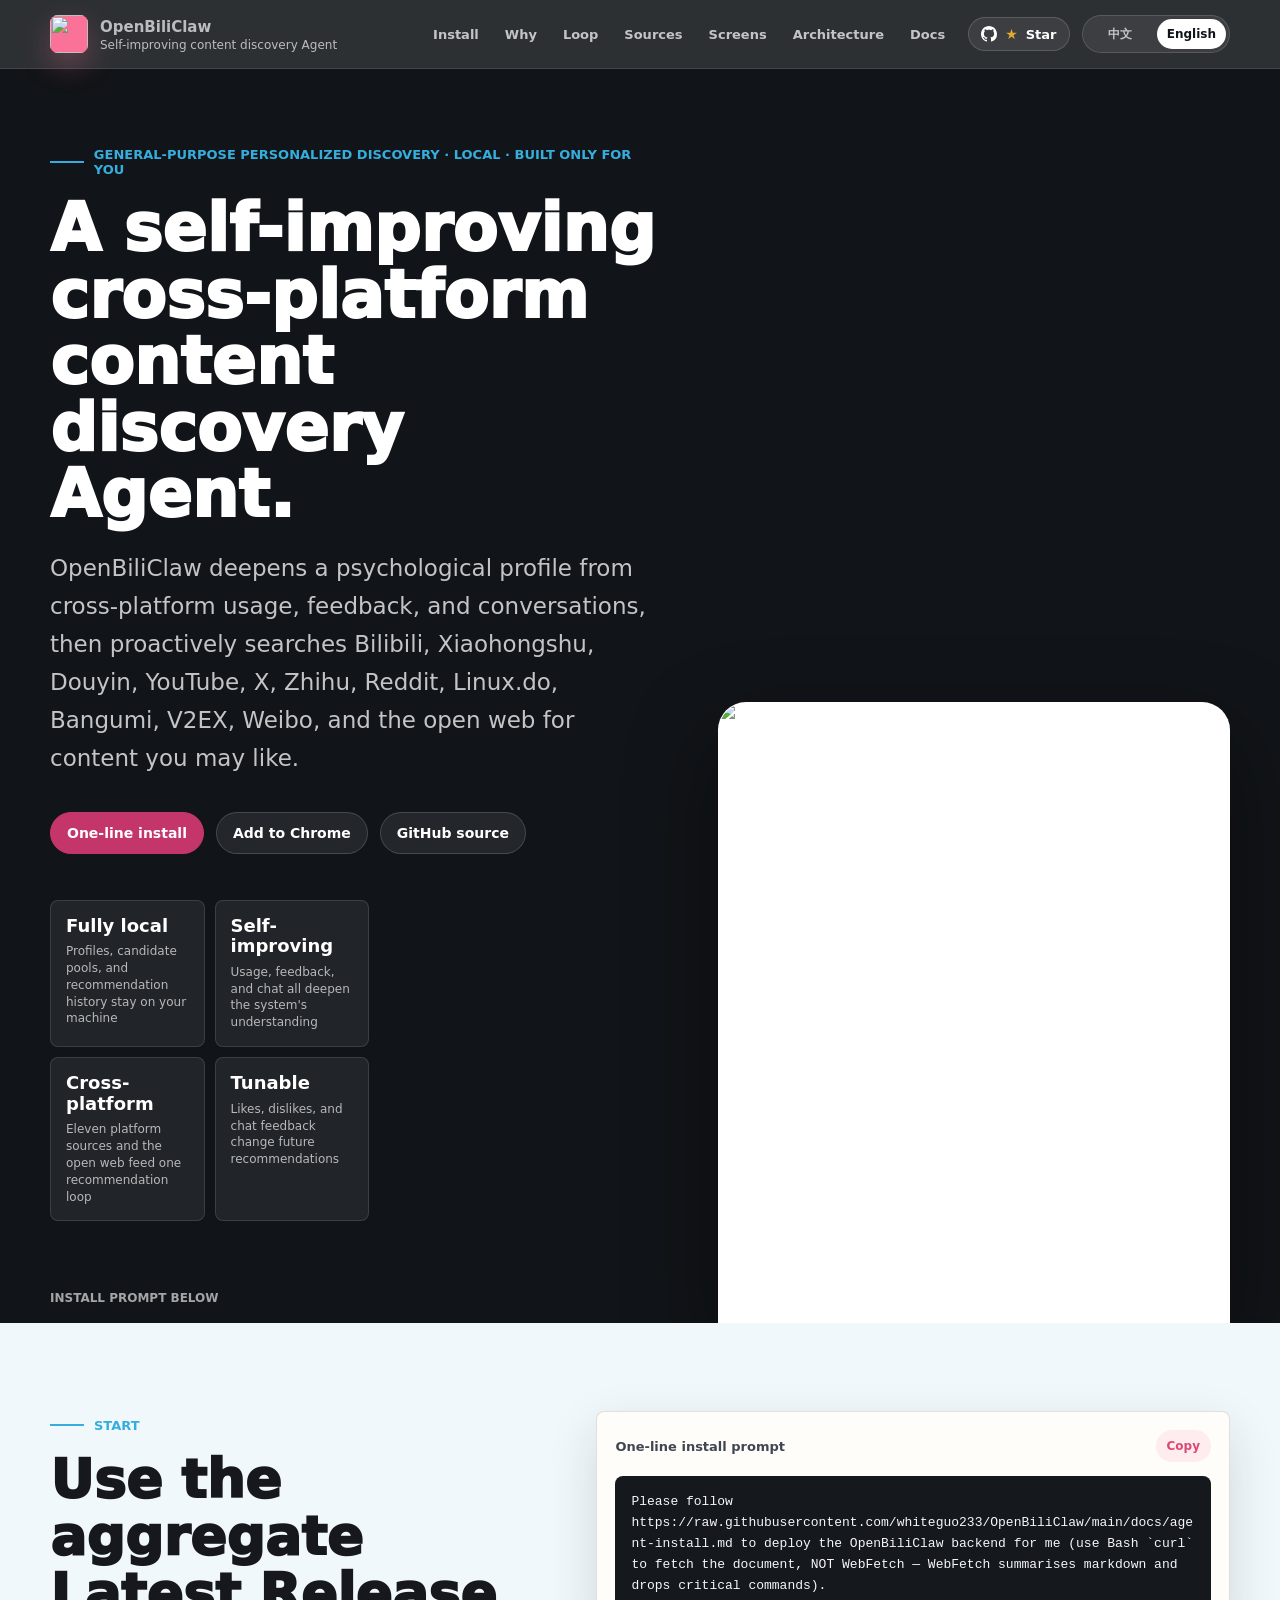
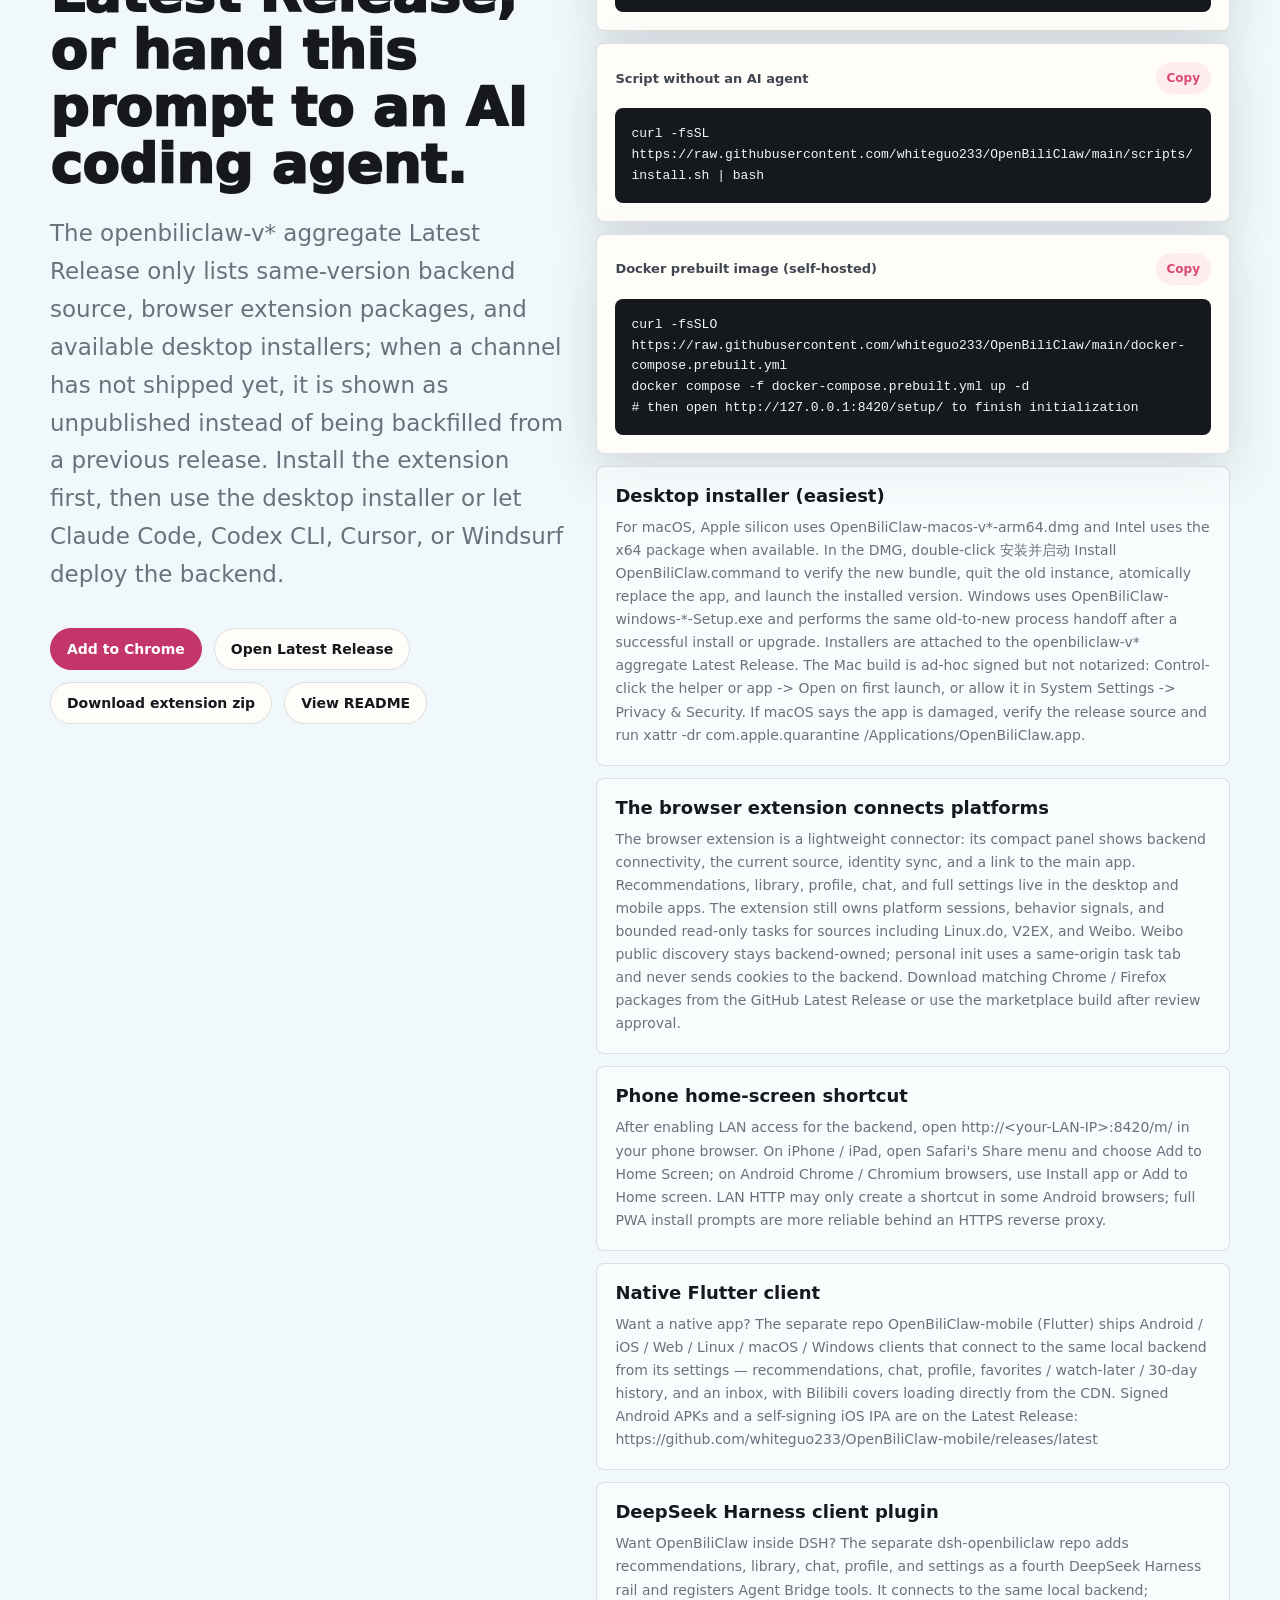
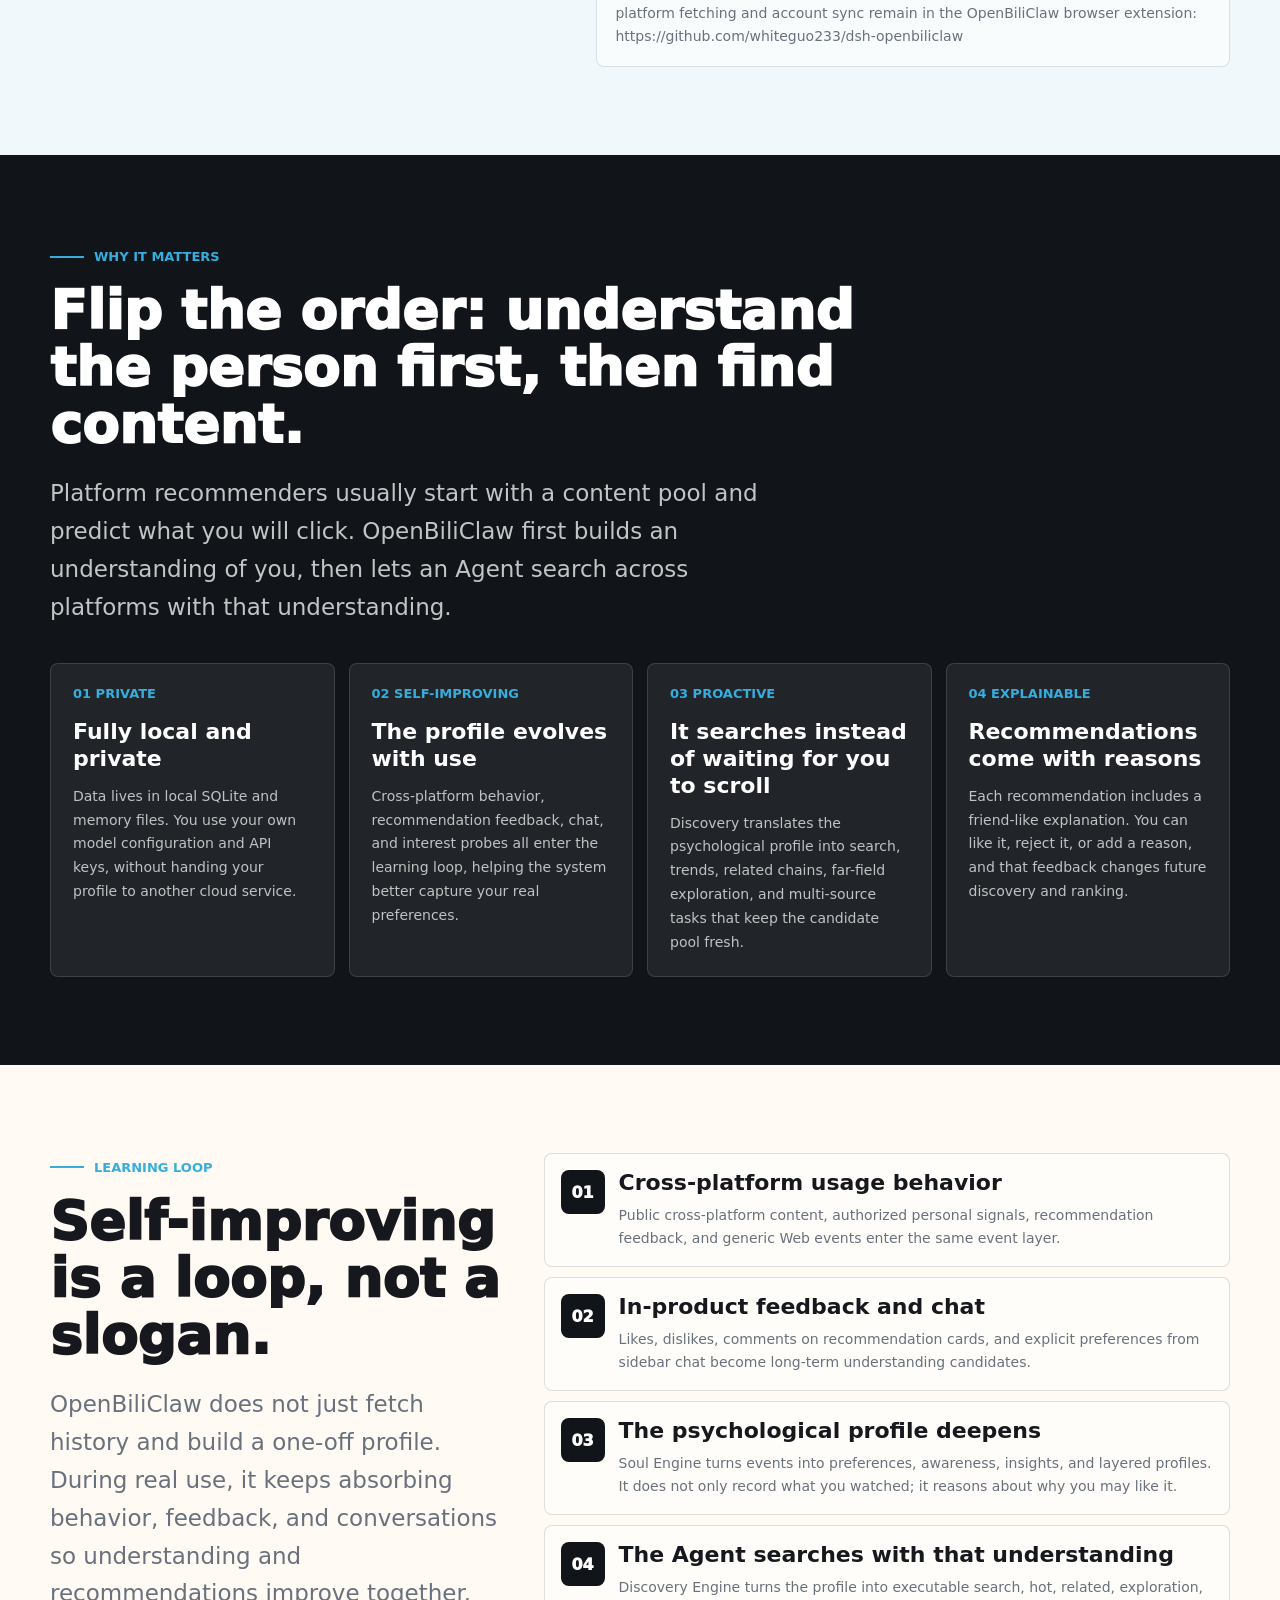
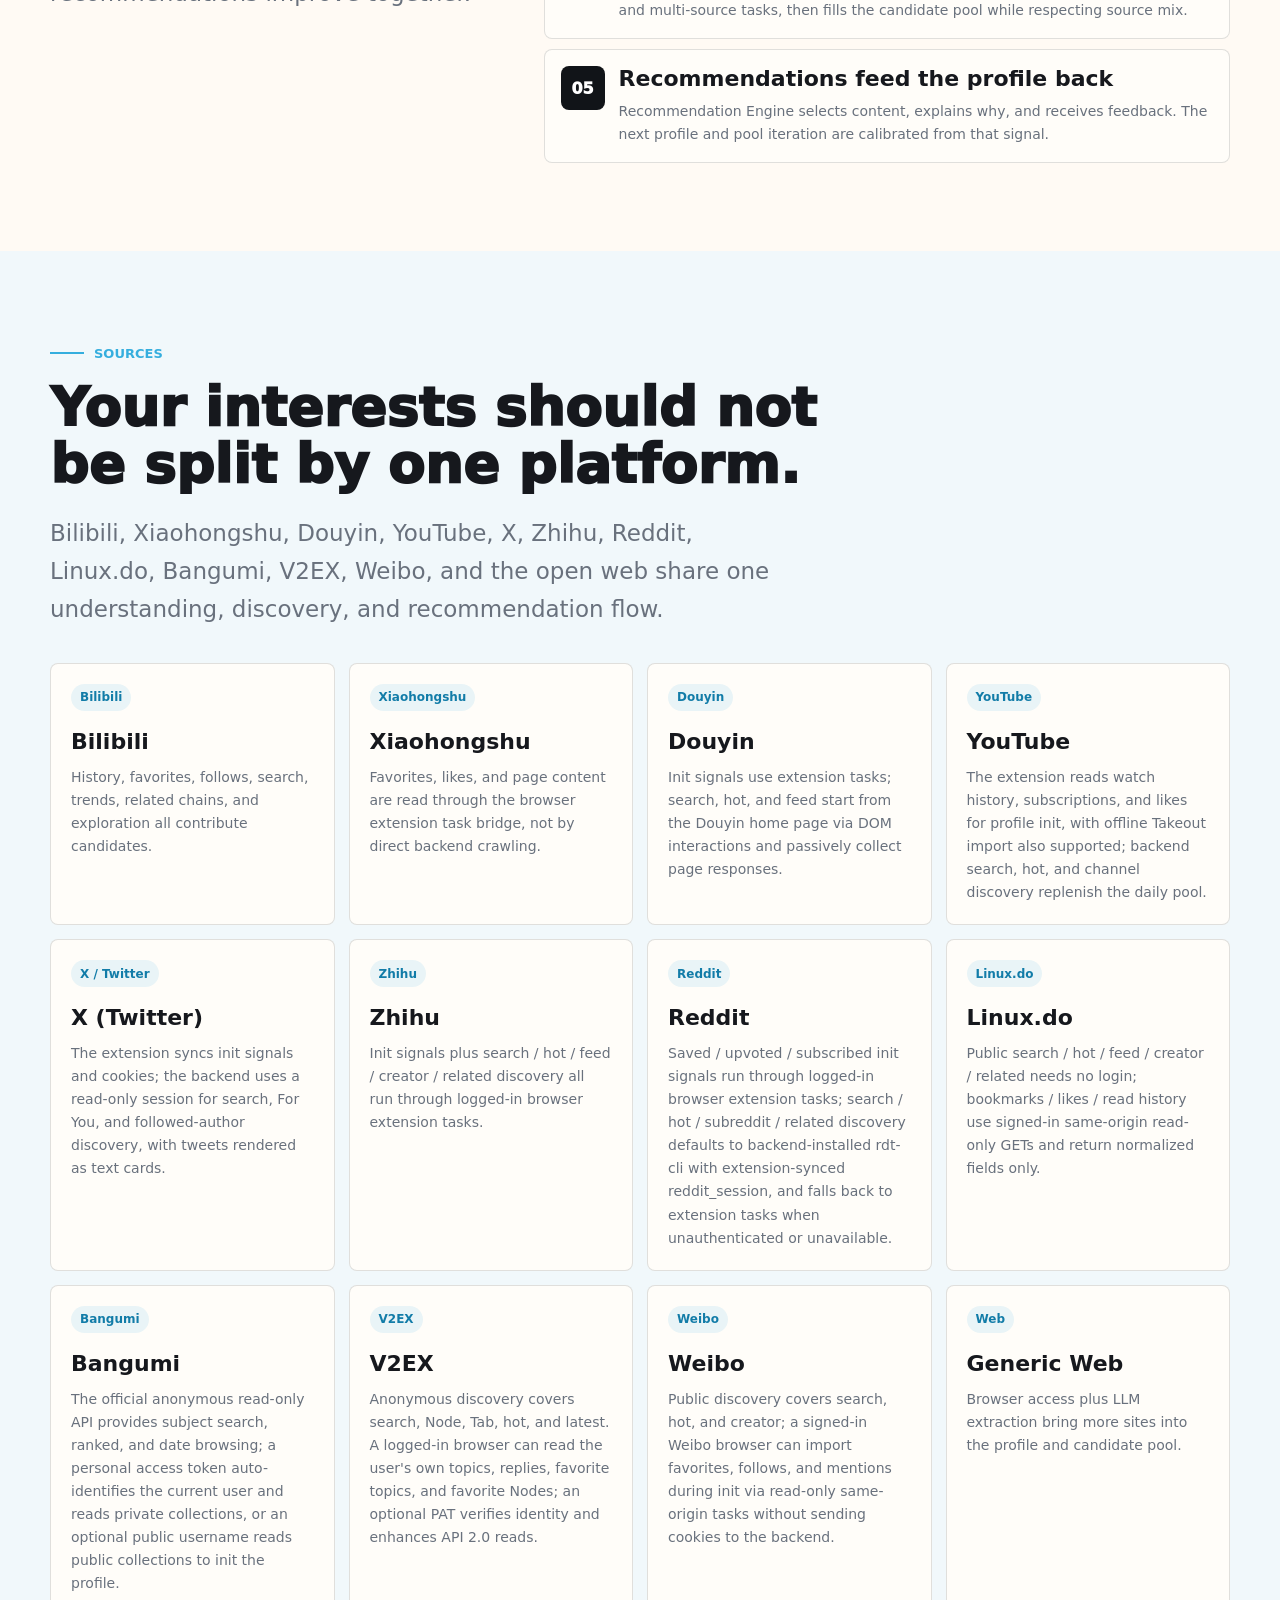
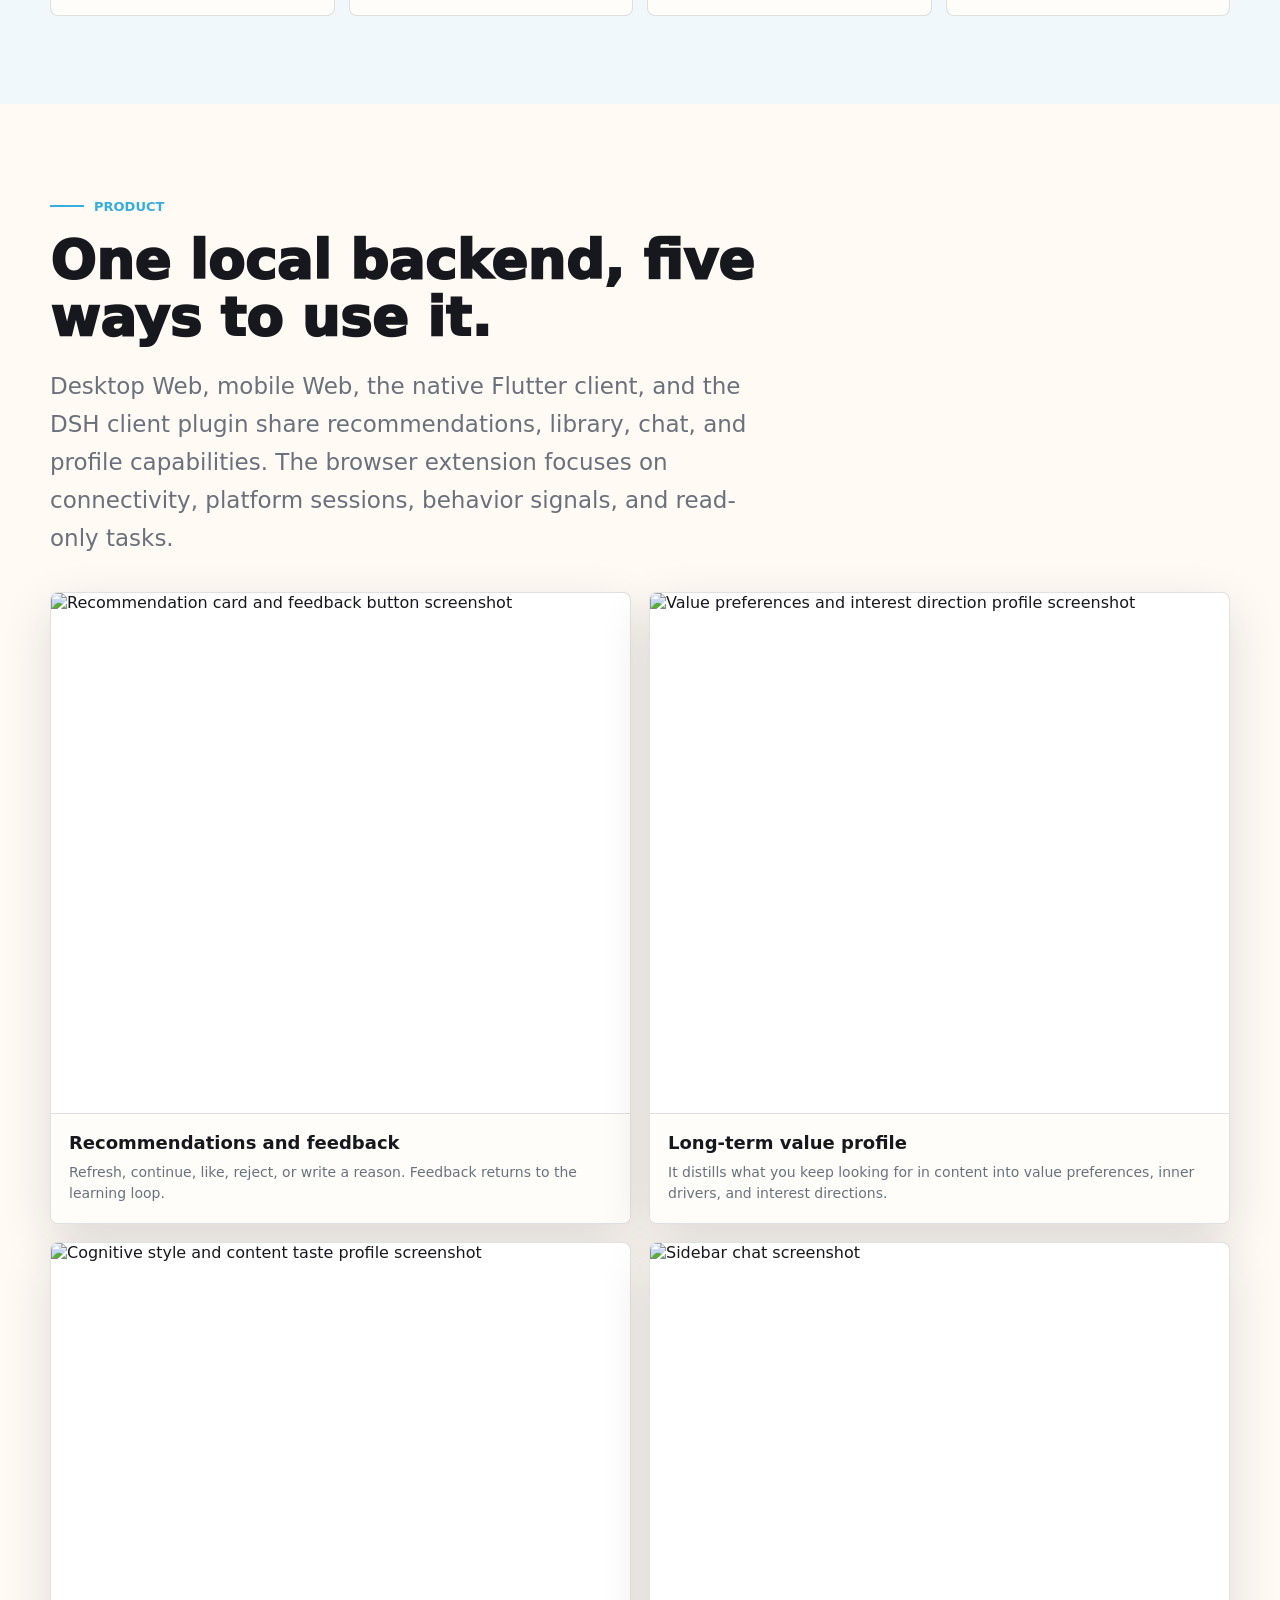
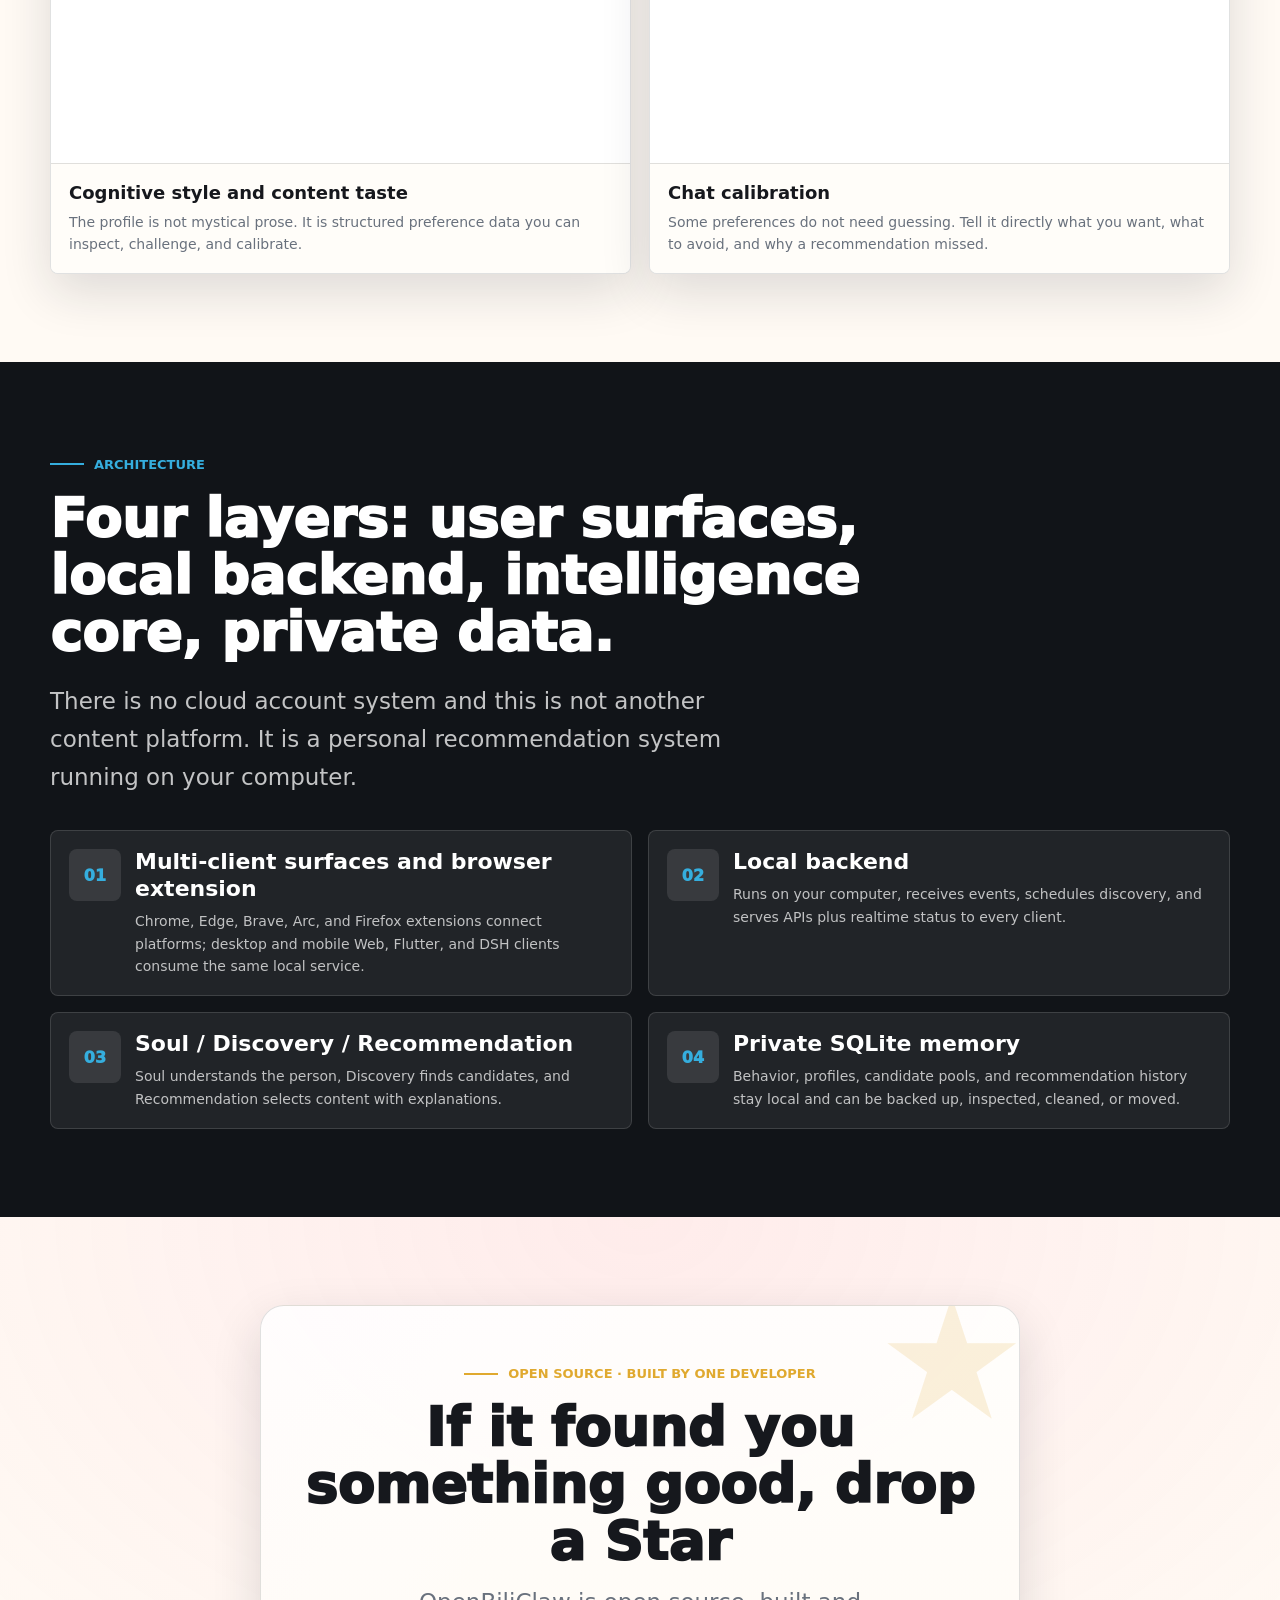
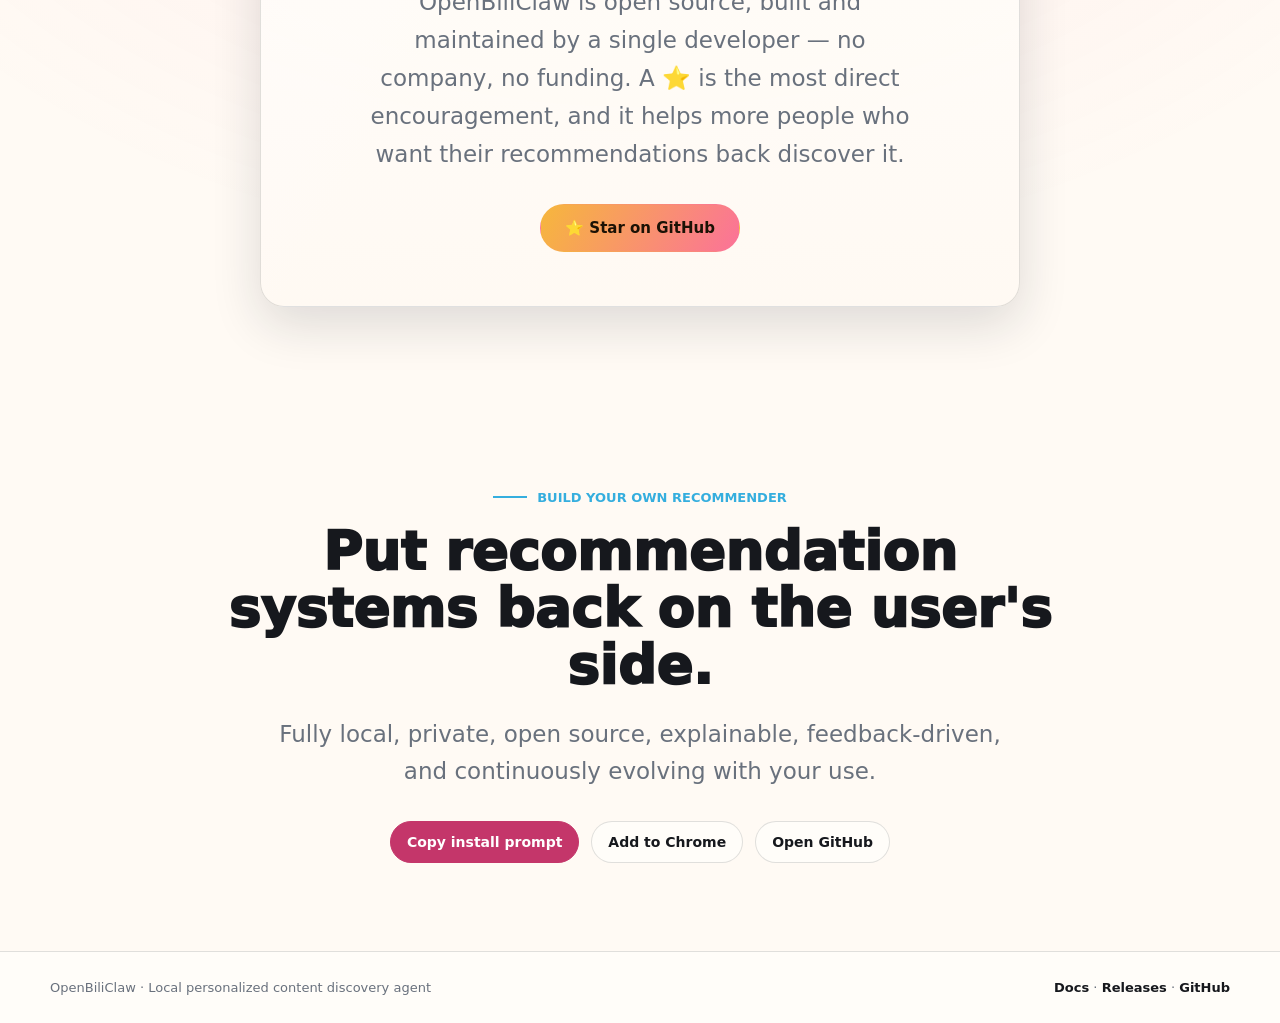
==== commit fcf61e80: "refactor(extension):finish connector cleanup" ====
--- a/docs/index.html
+++ b/docs/index.html
@@ -1252,7 +1252,7 @@
           <div class="note">
             <h3 data-i18n="mobileInstallNoteTitle">手机桌面快捷入口</h3>
             <p data-i18n="mobileInstallNoteText">
-              后端允许局域网访问后，点击插件顶部手机图标扫码打开 /m/。iPhone / iPad 用 Safari「分享 → 添加到主屏幕」；Android Chrome / Chromium 浏览器用菜单里的「安装应用」或「添加到主屏幕」。局域网 HTTP 在部分 Android 浏览器上可能只生成快捷方式；HTTPS 反代下完整 PWA 安装提示更稳定。
+              后端允许局域网访问后，在手机浏览器打开 http://&lt;电脑局域网 IP&gt;:8420/m/。iPhone / iPad 用 Safari「分享 → 添加到主屏幕」；Android Chrome / Chromium 浏览器用菜单里的「安装应用」或「添加到主屏幕」。局域网 HTTP 在部分 Android 浏览器上可能只生成快捷方式；HTTPS 反代下完整 PWA 安装提示更稳定。
             </p>
           </div>
 
@@ -1608,7 +1608,7 @@
         pluginNoteTitle: "浏览器插件负责连接平台",
         pluginNoteText: "浏览器插件是轻量连接器：侧栏只显示后端连接、当前来源、身份同步和主应用入口；推荐、内容库、画像、对话与完整设置统一放在桌面 / 移动主应用。插件仍负责平台登录态、行为信号，并为 Linux.do / V2EX / 微博等来源执行有界只读任务；微博公开 discovery 由后端完成，个人初始化才打开微博同源任务页，Cookie 不回传。最新版可从 GitHub Latest Release 下载同版本 Chrome / Firefox 包，或使用审核通过后自动更新的插件市场版本。",
         mobileInstallNoteTitle: "手机桌面快捷入口",
-        mobileInstallNoteText: "后端允许局域网访问后，点击插件顶部手机图标扫码打开 /m/。iPhone / iPad 用 Safari「分享 → 添加到主屏幕」；Android Chrome / Chromium 浏览器用菜单里的「安装应用」或「添加到主屏幕」。局域网 HTTP 在部分 Android 浏览器上可能只生成快捷方式；HTTPS 反代下完整 PWA 安装提示更稳定。",
+        mobileInstallNoteText: "后端允许局域网访问后，在手机浏览器打开 http://<电脑局域网 IP>:8420/m/。iPhone / iPad 用 Safari「分享 → 添加到主屏幕」；Android Chrome / Chromium 浏览器用菜单里的「安装应用」或「添加到主屏幕」。局域网 HTTP 在部分 Android 浏览器上可能只生成快捷方式；HTTPS 反代下完整 PWA 安装提示更稳定。",
         flutterNoteTitle: "Flutter 原生客户端",
         flutterNoteText: "想要原生 App？独立仓库 OpenBiliClaw-mobile（Flutter）提供 Android / iOS / Web / Linux / macOS / Windows 客户端，在设置里填后端 IP / 端口即可连接同一本地后端；推荐、对话、画像、收藏与 30 天历史、消息收件箱齐全，B 站封面 CDN 直连省两跳。Android 签名 APK 与 iOS 自签名 IPA 见 Latest Release：https://github.com/whiteguo233/OpenBiliClaw-mobile/releases/latest",
         dshNoteTitle: "DeepSeek Harness 客户端插件",
@@ -1769,7 +1769,7 @@
         pluginNoteTitle: "The browser extension connects platforms",
         pluginNoteText: "The browser extension is a lightweight connector: its compact panel shows backend connectivity, the current source, identity sync, and a link to the main app. Recommendations, library, profile, chat, and full settings live in the desktop and mobile apps. The extension still owns platform sessions, behavior signals, and bounded read-only tasks for sources including Linux.do, V2EX, and Weibo. Weibo public discovery stays backend-owned; personal init uses a same-origin task tab and never sends cookies to the backend. Download matching Chrome / Firefox packages from the GitHub Latest Release or use the marketplace build after review approval.",
         mobileInstallNoteTitle: "Phone home-screen shortcut",
-        mobileInstallNoteText: "After enabling LAN access for the backend, click the phone icon in the extension header and scan the QR code for /m/. On iPhone / iPad, open Safari's Share menu and choose Add to Home Screen; on Android Chrome / Chromium browsers, use Install app or Add to Home screen. LAN HTTP may only create a shortcut in some Android browsers; full PWA install prompts are more reliable behind an HTTPS reverse proxy.",
+        mobileInstallNoteText: "After enabling LAN access for the backend, open http://<your-LAN-IP>:8420/m/ in your phone browser. On iPhone / iPad, open Safari's Share menu and choose Add to Home Screen; on Android Chrome / Chromium browsers, use Install app or Add to Home screen. LAN HTTP may only create a shortcut in some Android browsers; full PWA install prompts are more reliable behind an HTTPS reverse proxy.",
         flutterNoteTitle: "Native Flutter client",
         flutterNoteText: "Want a native app? The separate repo OpenBiliClaw-mobile (Flutter) ships Android / iOS / Web / Linux / macOS / Windows clients that connect to the same local backend from its settings — recommendations, chat, profile, favorites / watch-later / 30-day history, and an inbox, with Bilibili covers loading directly from the CDN. Signed Android APKs and a self-signing iOS IPA are on the Latest Release: https://github.com/whiteguo233/OpenBiliClaw-mobile/releases/latest",
         dshNoteTitle: "DeepSeek Harness client plugin",
